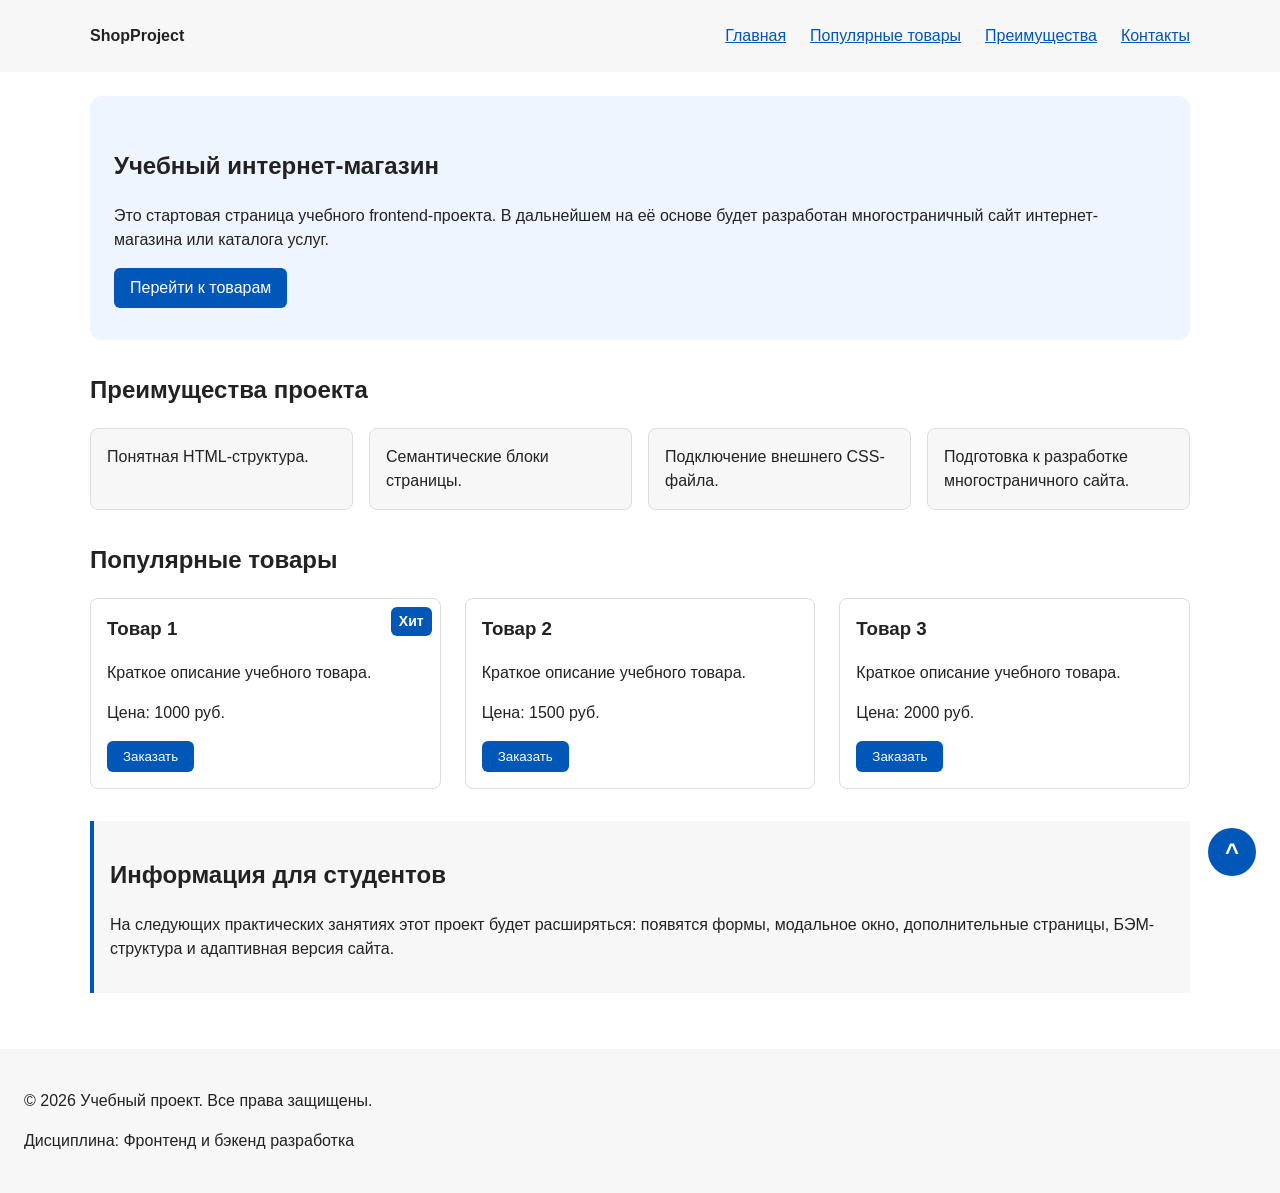
==== index.html @ bf6a1b28 "feat: add basic CSS positioning" ====
<!DOCTYPE html>
<html lang="ru">
<head>
  <meta charset="UTF-8">
  <meta name="viewport" content="width=device-width, initial-scale=1.0">
  <title>Учебный интернет-магазин</title>
  <link rel="stylesheet" href="css/style.css">
  <script src="js/main.js" defer></script>
</head>
<body>
<header>
  <div class="site-header">
    <a class="site-logo" href="index.html">ShopProject</a>

    <nav class="site-nav" aria-label="Основная навигация">
      <ul class="site-nav__list">
        <li><a href="index.html">Главная</a></li>
        <li><a href="#popular">Популярные товары</a></li>
        <li><a href="#advantages">Преимущества</a></li>
        <li><a href="#contacts">Контакты</a></li>
      </ul>
    </nav>
  </div>
</header>
<main>
  <section class="hero">
  <h1>Учебный интернет-магазин</h1>
  <p>
    Это стартовая страница учебного frontend-проекта.
    В дальнейшем на её основе будет разработан многостраничный сайт
    интернет-магазина или каталога услуг.
  </p>
  <a class="button" href="#popular">Перейти к товарам</a>
</section>
<section class="section" id="advantages">
  <h2>Преимущества проекта</h2>

  <ul class="advantages-list">
    <li>Понятная HTML-структура.</li>
    <li>Семантические блоки страницы.</li>
    <li>Подключение внешнего CSS-файла.</li>
    <li>Подготовка к разработке многостраничного сайта.</li>
  </ul>
</section>
<section class="section" id="popular">
  <h2>Популярные товары</h2>

  <div class="products-list">
    <article class="product-card">
      <span class="product-card__badge">Хит</span>

      <h3>Товар 1</h3>
      <p>Краткое описание учебного товара.</p>
      <p>Цена: 1000 руб.</p>

      <button class="button product-card__button"
              type="button"
              data-product="Товар 1">
        Заказать
      </button>
    </article>
 
    <article class="product-card">
      <h3>Товар 2</h3>
      <p>Краткое описание учебного товара.</p>
      <p>Цена: 1500 руб.</p>

      <button class="button product-card__button"
              type="button"
              data-product="Товар 2">
              Заказать
      </button>
    </article>

    <article class="product-card">
      <h3>Товар 3</h3>
      <p>Краткое описание учебного товара.</p>
      <p>Цена: 2000 руб.</p>

      <button class="button product-card__button"
              type="button"
              data-product="Товар 3">
              Заказать
      </button>
    </article>
  </div>

</section>
<p class="success-message" id="success-message" hidden>
  Форма успешно отправлена!
</p>
<aside class="aside-info">
  <h2>Информация для студентов</h2>
  <p>
    На следующих практических занятиях этот проект будет расширяться:
    появятся формы, модальное окно, дополнительные страницы,
    БЭМ-структура и адаптивная версия сайта.
  </p>
</aside>
</main>
<footer id="contacts">
  <p>&copy; 2026 Учебный проект. Все права защищены.</p>
  <p>Дисциплина: Фронтенд и бэкенд разработка</p>
</footer> 
<dialog class="order-dialog" id="order-dialog" aria-labelledby="order-dialog-title">
  <h2 id="order-dialog-title">Оформление заявки</h2>

  <form class="order-form" id="order-form" action="#" method="post" novalidate>
    <input id="selected-product" name="selected-product" type="hidden">

    <div class="form-field">
      <label for="order-name">Имя</label>
      <input
        id="order-name"
        name="name"
        type="text"
        placeholder="Введите ваше имя"
        minlength="2"
        autocomplete="given-name"
        required
      >
    </div>

    <div class="form-field">
      <label for="order-email">E-mail</label>
      <input
        id="order-email"
        name="email"
        type="email"
        placeholder="example@mail.ru"
        autocomplete="email"
        required
      >
    </div>

    <div class="form-field">
      <label for="order-phone">Телефон</label>
      <input
        id="order-phone"
        name="phone"
        type="tel"
        inputmode="tel"
        placeholder="+7 (900) 000-00-00"
        pattern="^\+7 \(\d{3}\) \d{3}-\d{2}-\d{2}$"
        required
      >
      <small>Формат: +7 (900) 000-00-00</small>
    </div>

    <div class="form-field">
      <label for="order-date">Дата связи</label>
      <input
        id="order-date"
        name="date"
        type="date"
      >
    </div>

    <div class="form-field">
      <label for="order-topic">Тема заявки</label>
      <select id="order-topic" name="topic" required>
        <option value="">Выберите тему</option>
        <option value="product">Заказ товара</option>
        <option value="consultation">Консультация</option>
        <option value="delivery">Доставка</option>
      </select>
    </div>

    <div class="form-field">
      <label for="order-comment">Комментарий</label>
      <textarea
        id="order-comment"
        name="comment"
        rows="4"
        placeholder="Укажите дополнительную информацию"
      ></textarea>
    </div>

    <div class="form-field form-field--checkbox">
      <label>
        <input
          id="order-agreement"
          name="agreement"
          type="checkbox"
          required
        >
        Я согласен на обработку данных
      </label>
    </div>

    <div class="form-actions">
      <button type="button" id="close-order-dialog">Закрыть</button>
      <button type="submit">Отправить заявку</button>
    </div>
  </form>
</dialog>

<a class="back-to-top" href="#" aria-label="Вернуться в начало страницы">
  ^
</a>

</body>
</html>
---- css/style.css ----
/* ===============================
   1. Переменные проекта
   =============================== */

:root {
  /* Основные цвета проекта */
  --color-bg: #ffffff;
  --color-text: #222222;
  --color-muted: #666666;
  --color-primary: #0057b8;
  --color-primary-dark: #003f86;
  --color-border: #dddddd;
  --color-surface: #f7f7f7;
  --color-surface-accent: #eef5ff;
  --color-danger: #b00020;
  --color-success: #168a2f;
  --color-success-bg: #eefaf0;
  --color-white: #ffffff;

  /* Отступы */
  --space-xs: 4px;
  --space-sm: 8px;
  --space-md: 16px;
  --space-lg: 24px;
  --space-xl: 32px;

  /* Скругления */
  --radius-sm: 6px;
  --radius-md: 8px;
  --radius-lg: 12px;

  /* Размеры */
  --container-width: 1100px;
}


/* ===============================
   2. Базовые стили
   =============================== */

* {
  box-sizing: border-box;
}

body {
  margin: 0;
  font-family: Arial, sans-serif;
  line-height: 1.5;
  color: var(--color-text);
  background-color: var(--color-bg);
}


/*
  Задаём внутренние отступы для основных областей страницы.
  Это делает содержимое визуально отделённым от краёв окна браузера.
*/
header,
main,
footer {
  padding: var(--space-lg);
}

/*
  Оформляем шапку страницы.
  Пока используется простой светло-серый фон.
*/
header {
  background-color: var(--color-surface);
}

/*
  Оформляем подвал страницы тем же фоном,
  чтобы визуально отделить его от основного содержимого.
*/
footer {
  background-color: var(--color-surface);
}


/*
  Ограничиваем ширину содержимого шапки,
  чтобы оно не растягивалось слишком сильно на широких экранах.
*/
.site-header {
  max-width: var(--container-width);
  margin: 0 auto;

  display: flex;
  justify-content: space-between;
  align-items: center;
}

.site-nav__list {
  display: flex;
  gap: var(--space-lg);

  padding: 0;
  margin: 0;
  list-style: none;
}

.site-nav__list li {
  margin-bottom: 0;
}

/*
  Оформляем текстовый логотип.
*/
.site-logo {
  font-weight: bold;
  text-decoration: none;
  color: #222222;
}

/* ===============================
   3. Общие элементы интерфейса
   =============================== */

a {
  color: var(--color-primary);
}

a:hover {
  color: var(--color-primary-dark);
}

a:focus-visible {
  outline: 2px solid var(--color-primary);
  outline-offset: 3px;
}

/*
  При наведении мыши подчёркиваем ссылку.
  Подробно состояния интерфейса будут рассмотрены в практической работе 1.7.
*/
.site-nav__list a:hover {
  text-decoration: underline;
}

/*
  Пока это обычная ссылка, но визуально она оформляется как кнопка.
*/
.button {
  display: inline-block;
  padding: var(--space-sm) var(--space-md);
  color: var(--color-white);
  background-color: var(--color-primary);
  text-decoration: none;
  border: none;
  border-radius: var(--radius-sm);
  cursor: pointer;
}

.button:hover {
  background-color: var(--color-primary-dark);
}

.button:focus-visible {
  outline: 2px solid var(--color-primary);
  outline-offset: 3px;
}

.button:disabled {
  opacity: 0.6;
  cursor: not-allowed;
}

/* ===============================
   4. Компоненты страницы
   =============================== */

.hero {
  max-width: var(--container-width);
  margin: 0 auto var(--space-xl);
  padding: var(--space-xl) var(--space-lg);
  background-color: var(--color-surface-accent);
  border-radius: var(--radius-lg);
}

.section {
  max-width: var(--container-width);
  margin: 0 auto var(--space-xl);
}

.section h2 {
  margin-top: 0;
}

.products-list {
  display: flex;
  flex-wrap: wrap;
  gap: var(--space-lg);
}

.product-card {
  flex: 1 1 300px;
  position: relative;

  margin-bottom: 0;
  padding: var(--space-md);

  border: 1px solid var(--color-border);
  border-radius: var(--radius-md);
  background-color: var(--color-bg);
}

.product-card__badge {
  position: absolute;
  top: var(--space-sm);
  right: var(--space-sm);

  padding: var(--space-xs) var(--space-sm);
  color: var(--color-white);
  background-color: var(--color-primary);
  border-radius: var(--radius-sm);

  font-size: 14px;
  font-weight: bold;
}

.product-card:hover {
  border-color: var(--color-primary);
}

.product-card h3 {
  margin-top: 0;
}

.advantages-list {
  display: flex;
  flex-wrap: wrap;
  gap: var(--space-md);

  padding: 0;
  margin: 0;
  list-style: none;
}

.advantages-list li {
  flex: 1 1 220px;
  padding: var(--space-md);

  border: 1px solid var(--color-border);
  border-radius: var(--radius-md);
  background-color: var(--color-surface);
}

.back-to-top {
  position: fixed;
  right: var(--space-lg);
  bottom: var(--space-lg);
  z-index: 100;

  display: flex;
  align-items: center;
  justify-content: center;

  width: 48px;
  height: 48px;

  color: var(--color-white);
  background-color: var(--color-primary);
  border-radius: 50%;

  font-size: 24px;
  font-weight: bold;
  text-decoration: none;
}

.back-to-top:hover {
  color: var(--color-white);
  background-color: var(--color-primary-dark);
}


/*
  Дополнительный информационный блок.
*/
.aside-info {
  max-width: var(--container-width);
  margin: 0 auto var(--space-xl);
  padding: var(--space-md);
  border-left: 4px solid var(--color-primary);
  background-color: var(--color-surface);
}

/* ===============================
   5. Форма и модальное окно
   =============================== */

.order-dialog {
  width: min(100% - 32px, 560px);
  padding: var(--space-lg);
  border: none;
  border-radius: var(--radius-lg);
}

.order-dialog::backdrop {
  background-color: rgba(0, 0, 0, 0.5);
}

.form-field {
  margin-bottom: var(--space-md);
}

.form-field label {
  display: block;
  margin-bottom: var(--space-xs);
}

.form-field input,
.form-field select,
.form-field textarea {
  width: 100%;
  padding: 10px 12px;
  border: 1px solid var(--color-border);
  border-radius: var(--radius-sm);
  font: inherit;
}

.form-field input[type="checkbox"] {
  width: auto;
}

.form-field small {
  display: block;
  margin-top: var(--space-xs);
  color: var(--color-muted);
}

.form-field input:hover,
.form-field select:hover,
.form-field textarea:hover {
  border-color: var(--color-primary);
}

.form-field input:focus-visible,
.form-field select:focus-visible,
.form-field textarea:focus-visible,
.form-actions button:focus-visible {
  outline: 2px solid var(--color-primary);
  outline-offset: 3px;
}

[aria-invalid="true"] {
  border-color: var(--color-danger);
}

.success-message {
  max-width: var(--container-width);
  margin: var(--space-lg) auto;
  padding: var(--space-md);
  border-left: 4px solid var(--color-success);
  background-color: var(--color-success-bg);
}
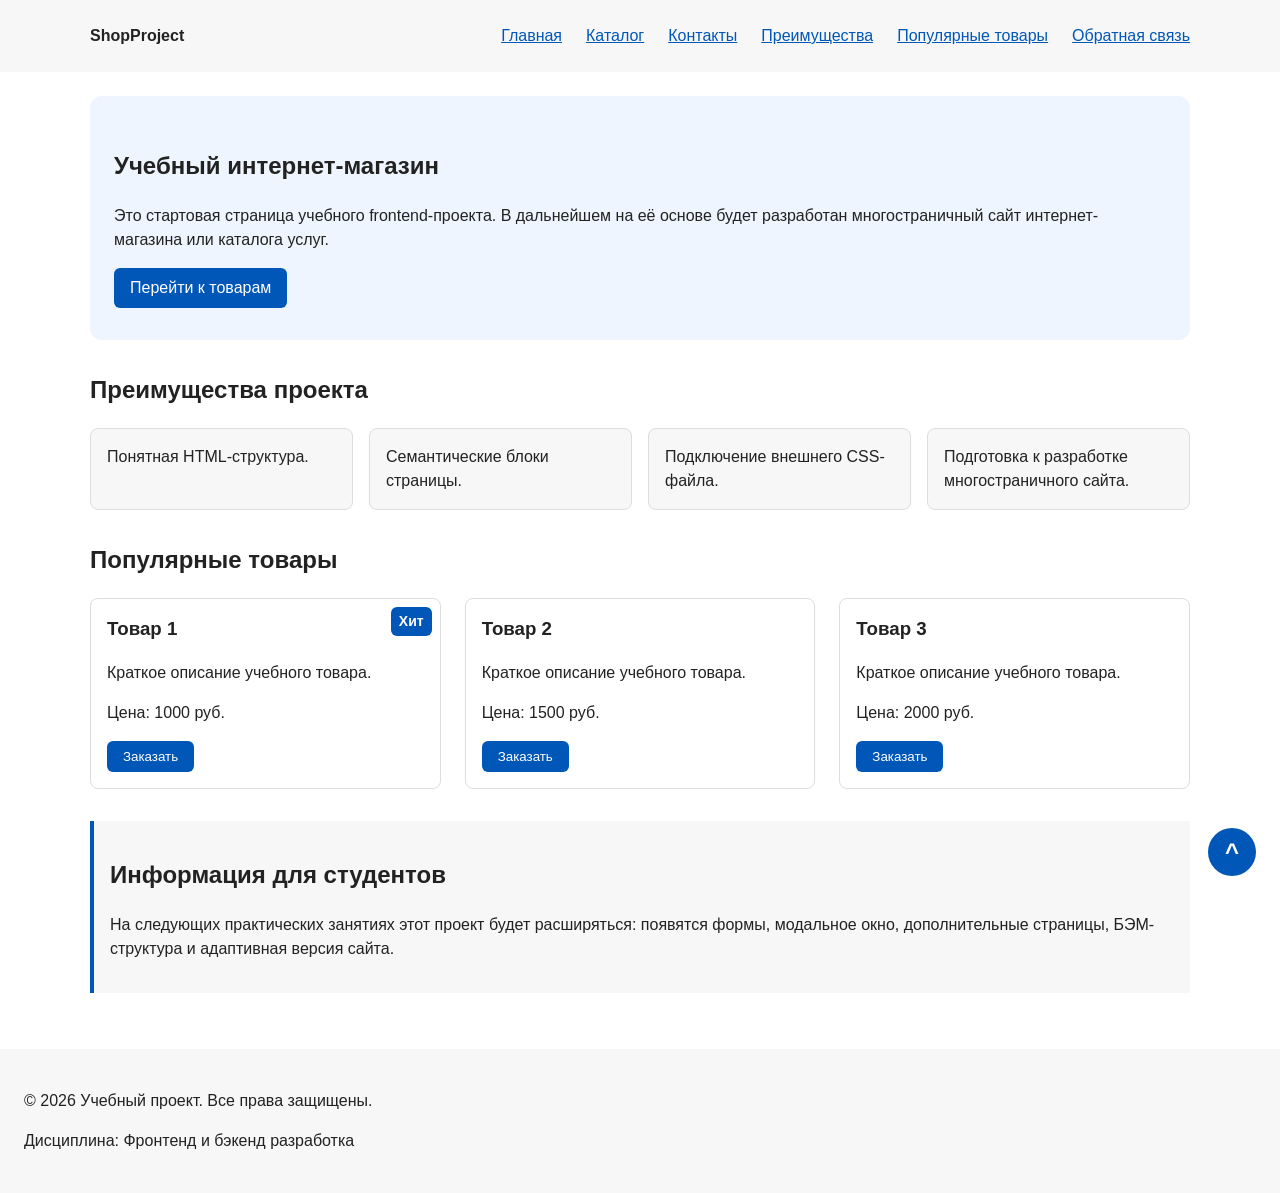
==== commit f9224fcd: "feat: add multi-page structure navigation and anchors" ====
--- a/index.html
+++ b/index.html
@@ -6,6 +6,11 @@
   <title>Учебный интернет-магазин</title>
   <link rel="stylesheet" href="css/style.css">
   <script src="js/main.js" defer></script>
+  <meta property="og:type" content="website">
+  <meta property="og:title" content="Учебный интернет-магазин">
+  <meta property="og:description" content="Учебный frontend-проект интернет-магазина.">
+  <meta property="og:image" content="https://ImBread300.github.io/kr1-html-css-shop/images/preview.jpg">
+
 </head>
 <body>
 <header>
@@ -15,11 +20,14 @@
     <nav class="site-nav" aria-label="Основная навигация">
       <ul class="site-nav__list">
         <li><a href="index.html">Главная</a></li>
-        <li><a href="#popular">Популярные товары</a></li>
-        <li><a href="#advantages">Преимущества</a></li>
-        <li><a href="#contacts">Контакты</a></li>
+        <li><a href="catalog.html">Каталог</a></li>
+        <li><a href="contacts.html">Контакты</a></li>
+        <li><a href="index.html#advantages">Преимущества</a></li>
+        <li><a href="index.html#popular">Популярные товары</a></li>
+        <li><a href="index.html#contacts">Обратная связь</a></li>
       </ul>
     </nav>
+
   </div>
 </header>
 <main>
--- a/css/style.css
+++ b/css/style.css
@@ -110,7 +110,16 @@
 .site-logo {
   font-weight: bold;
   text-decoration: none;
-  color: #222222;
+  color: var(--color-text);
+}
+
+html {
+  scroll-behavior: smooth;
+}
+
+:target {
+  outline: 2px dashed var(--color-primary);
+  outline-offset: 4px;
 }
 
 /* ===============================
@@ -166,6 +175,22 @@
   cursor: not-allowed;
 }
 
+.breadcrumbs {
+  max-width: var(--container-width);
+  margin: 0 auto var(--space-md);
+  font-size: 14px;
+  color: var(--color-muted);
+}
+
+.breadcrumbs a {
+  color: var(--color-primary);
+}
+
+.breadcrumbs span::before {
+  content: " / ";
+  color: var(--color-muted);
+}
+
 /* ===============================
    4. Компоненты страницы
    =============================== */
@@ -354,4 +379,3 @@
   border-left: 4px solid var(--color-success);
   background-color: var(--color-success-bg);
 }
-  
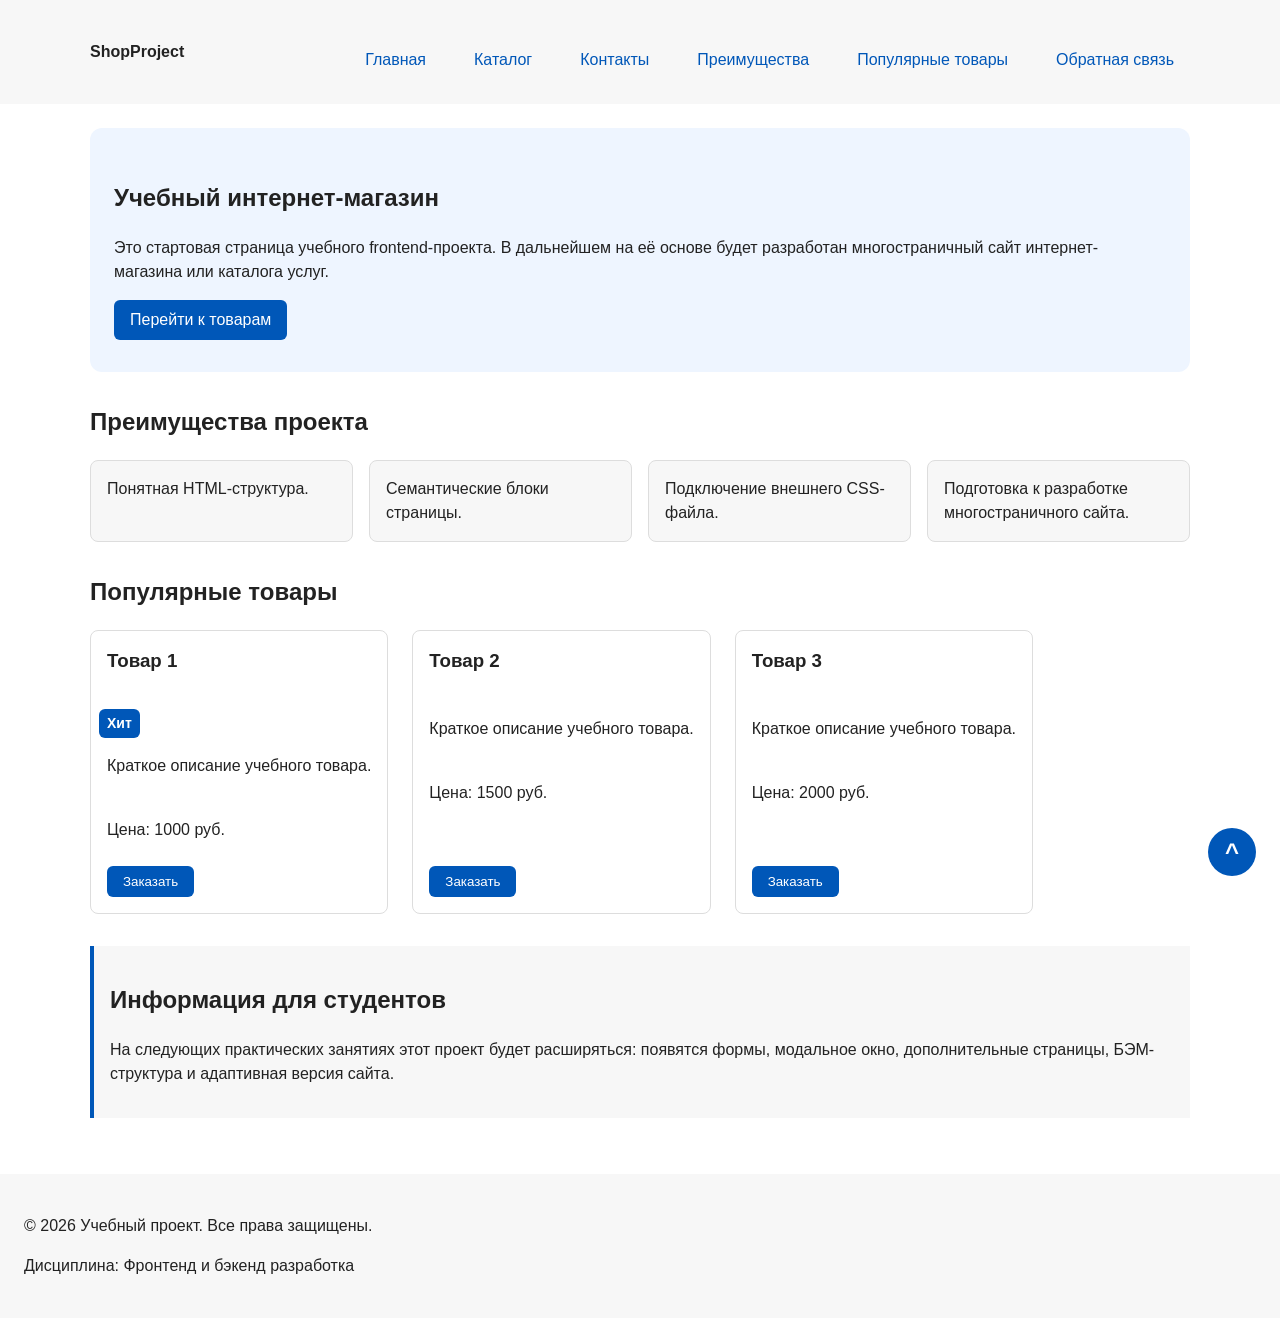
==== commit c270fc4c: "feat: add flex navigation and grid catalog layout" ====
--- a/index.html
+++ b/index.html
@@ -1,5 +1,6 @@
 <!DOCTYPE html>
 <html lang="ru">
+
 <head>
   <meta charset="UTF-8">
   <meta name="viewport" content="width=device-width, initial-scale=1.0">
@@ -12,200 +13,162 @@
   <meta property="og:image" content="https://ImBread300.github.io/kr1-html-css-shop/images/preview.jpg">
 
 </head>
+
 <body>
-<header>
-  <div class="site-header">
-    <a class="site-logo" href="index.html">ShopProject</a>
+  <header>
+    <div class="site-header">
+      <a class="site-logo" href="index.html">ShopProject</a>
 
-    <nav class="site-nav" aria-label="Основная навигация">
-      <ul class="site-nav__list">
-        <li><a href="index.html">Главная</a></li>
-        <li><a href="catalog.html">Каталог</a></li>
-        <li><a href="contacts.html">Контакты</a></li>
-        <li><a href="index.html#advantages">Преимущества</a></li>
-        <li><a href="index.html#popular">Популярные товары</a></li>
-        <li><a href="index.html#contacts">Обратная связь</a></li>
+      <nav class="site-nav" aria-label="Основная навигация">
+        <ul class="site-nav__list">
+          <li><a href="index.html">Главная</a></li>
+          <li><a href="catalog.html">Каталог</a></li>
+          <li><a href="contacts.html">Контакты</a></li>
+          <li><a href="index.html#advantages">Преимущества</a></li>
+          <li><a href="index.html#popular">Популярные товары</a></li>
+          <li><a href="index.html#contacts">Обратная связь</a></li>
+        </ul>
+      </nav>
+
+    </div>
+  </header>
+  <main>
+    <section class="hero">
+      <h1>Учебный интернет-магазин</h1>
+      <p>
+        Это стартовая страница учебного frontend-проекта.
+        В дальнейшем на её основе будет разработан многостраничный сайт
+        интернет-магазина или каталога услуг.
+      </p>
+      <a class="button" href="#popular">Перейти к товарам</a>
+    </section>
+    <section class="section" id="advantages">
+      <h2>Преимущества проекта</h2>
+
+      <ul class="advantages-list">
+        <li>Понятная HTML-структура.</li>
+        <li>Семантические блоки страницы.</li>
+        <li>Подключение внешнего CSS-файла.</li>
+        <li>Подготовка к разработке многостраничного сайта.</li>
       </ul>
-    </nav>
+    </section>
+    <section class="section" id="popular">
+      <h2>Популярные товары</h2>
 
-  </div>
-</header>
-<main>
-  <section class="hero">
-  <h1>Учебный интернет-магазин</h1>
-  <p>
-    Это стартовая страница учебного frontend-проекта.
-    В дальнейшем на её основе будет разработан многостраничный сайт
-    интернет-магазина или каталога услуг.
-  </p>
-  <a class="button" href="#popular">Перейти к товарам</a>
-</section>
-<section class="section" id="advantages">
-  <h2>Преимущества проекта</h2>
+      <div class="products-list">
+        <article class="product-card">
 
-  <ul class="advantages-list">
-    <li>Понятная HTML-структура.</li>
-    <li>Семантические блоки страницы.</li>
-    <li>Подключение внешнего CSS-файла.</li>
-    <li>Подготовка к разработке многостраничного сайта.</li>
-  </ul>
-</section>
-<section class="section" id="popular">
-  <h2>Популярные товары</h2>
+          <h3>Товар 1</h3>
+          <span class="product-card__badge">Хит</span>
 
-  <div class="products-list">
-    <article class="product-card">
-      <span class="product-card__badge">Хит</span>
+          <p>Краткое описание учебного товара.</p>
+          <p>Цена: 1000 руб.</p>
 
-      <h3>Товар 1</h3>
-      <p>Краткое описание учебного товара.</p>
-      <p>Цена: 1000 руб.</p>
+          <button class="button product-card__button" type="button" data-product="Товар 1">
+            Заказать
+          </button>
+        </article>
 
-      <button class="button product-card__button"
-              type="button"
-              data-product="Товар 1">
-        Заказать
-      </button>
-    </article>
- 
-    <article class="product-card">
-      <h3>Товар 2</h3>
-      <p>Краткое описание учебного товара.</p>
-      <p>Цена: 1500 руб.</p>
+        <article class="product-card">
+          <h3>Товар 2</h3>
+          <p>Краткое описание учебного товара.</p>
+          <p>Цена: 1500 руб.</p>
 
-      <button class="button product-card__button"
-              type="button"
-              data-product="Товар 2">
-              Заказать
-      </button>
-    </article>
+          <button class="button product-card__button" type="button" data-product="Товар 2">
+            Заказать
+          </button>
+        </article>
 
-    <article class="product-card">
-      <h3>Товар 3</h3>
-      <p>Краткое описание учебного товара.</p>
-      <p>Цена: 2000 руб.</p>
+        <article class="product-card">
+          <h3>Товар 3</h3>
+          <p>Краткое описание учебного товара.</p>
+          <p>Цена: 2000 руб.</p>
 
-      <button class="button product-card__button"
-              type="button"
-              data-product="Товар 3">
-              Заказать
-      </button>
-    </article>
-  </div>
+          <button class="button product-card__button" type="button" data-product="Товар 3">
+            Заказать
+          </button>
+        </article>
+      </div>
 
-</section>
-<p class="success-message" id="success-message" hidden>
-  Форма успешно отправлена!
-</p>
-<aside class="aside-info">
-  <h2>Информация для студентов</h2>
-  <p>
-    На следующих практических занятиях этот проект будет расширяться:
-    появятся формы, модальное окно, дополнительные страницы,
-    БЭМ-структура и адаптивная версия сайта.
-  </p>
-</aside>
-</main>
-<footer id="contacts">
-  <p>&copy; 2026 Учебный проект. Все права защищены.</p>
-  <p>Дисциплина: Фронтенд и бэкенд разработка</p>
-</footer> 
-<dialog class="order-dialog" id="order-dialog" aria-labelledby="order-dialog-title">
-  <h2 id="order-dialog-title">Оформление заявки</h2>
+    </section>
+    <p class="success-message" id="success-message" hidden>
+      Форма успешно отправлена!
+    </p>
+    <aside class="aside-info">
+      <h2>Информация для студентов</h2>
+      <p>
+        На следующих практических занятиях этот проект будет расширяться:
+        появятся формы, модальное окно, дополнительные страницы,
+        БЭМ-структура и адаптивная версия сайта.
+      </p>
+    </aside>
+  </main>
+  <footer id="contacts">
+    <p>&copy; 2026 Учебный проект. Все права защищены.</p>
+    <p>Дисциплина: Фронтенд и бэкенд разработка</p>
+  </footer>
+  <dialog class="order-dialog" id="order-dialog" aria-labelledby="order-dialog-title">
+    <h2 id="order-dialog-title">Оформление заявки</h2>
 
-  <form class="order-form" id="order-form" action="#" method="post" novalidate>
-    <input id="selected-product" name="selected-product" type="hidden">
+    <form class="order-form" id="order-form" action="#" method="post" novalidate>
+      <input id="selected-product" name="selected-product" type="hidden">
 
-    <div class="form-field">
-      <label for="order-name">Имя</label>
-      <input
-        id="order-name"
-        name="name"
-        type="text"
-        placeholder="Введите ваше имя"
-        minlength="2"
-        autocomplete="given-name"
-        required
-      >
-    </div>
+      <div class="form-field">
+        <label for="order-name">Имя</label>
+        <input id="order-name" name="name" type="text" placeholder="Введите ваше имя" minlength="2"
+          autocomplete="given-name" required>
+      </div>
 
-    <div class="form-field">
-      <label for="order-email">E-mail</label>
-      <input
-        id="order-email"
-        name="email"
-        type="email"
-        placeholder="example@mail.ru"
-        autocomplete="email"
-        required
-      >
-    </div>
+      <div class="form-field">
+        <label for="order-email">E-mail</label>
+        <input id="order-email" name="email" type="email" placeholder="example@mail.ru" autocomplete="email" required>
+      </div>
 
-    <div class="form-field">
-      <label for="order-phone">Телефон</label>
-      <input
-        id="order-phone"
-        name="phone"
-        type="tel"
-        inputmode="tel"
-        placeholder="+7 (900) 000-00-00"
-        pattern="^\+7 \(\d{3}\) \d{3}-\d{2}-\d{2}$"
-        required
-      >
-      <small>Формат: +7 (900) 000-00-00</small>
-    </div>
+      <div class="form-field">
+        <label for="order-phone">Телефон</label>
+        <input id="order-phone" name="phone" type="tel" inputmode="tel" placeholder="+7 (900) 000-00-00"
+          pattern="^\+7 \(\d{3}\) \d{3}-\d{2}-\d{2}$" required>
+        <small>Формат: +7 (900) 000-00-00</small>
+      </div>
 
-    <div class="form-field">
-      <label for="order-date">Дата связи</label>
-      <input
-        id="order-date"
-        name="date"
-        type="date"
-      >
-    </div>
+      <div class="form-field">
+        <label for="order-date">Дата связи</label>
+        <input id="order-date" name="date" type="date">
+      </div>
 
-    <div class="form-field">
-      <label for="order-topic">Тема заявки</label>
-      <select id="order-topic" name="topic" required>
-        <option value="">Выберите тему</option>
-        <option value="product">Заказ товара</option>
-        <option value="consultation">Консультация</option>
-        <option value="delivery">Доставка</option>
-      </select>
-    </div>
+      <div class="form-field">
+        <label for="order-topic">Тема заявки</label>
+        <select id="order-topic" name="topic" required>
+          <option value="">Выберите тему</option>
+          <option value="product">Заказ товара</option>
+          <option value="consultation">Консультация</option>
+          <option value="delivery">Доставка</option>
+        </select>
+      </div>
 
-    <div class="form-field">
-      <label for="order-comment">Комментарий</label>
-      <textarea
-        id="order-comment"
-        name="comment"
-        rows="4"
-        placeholder="Укажите дополнительную информацию"
-      ></textarea>
-    </div>
+      <div class="form-field">
+        <label for="order-comment">Комментарий</label>
+        <textarea id="order-comment" name="comment" rows="4" placeholder="Укажите дополнительную информацию"></textarea>
+      </div>
 
-    <div class="form-field form-field--checkbox">
-      <label>
-        <input
-          id="order-agreement"
-          name="agreement"
-          type="checkbox"
-          required
-        >
-        Я согласен на обработку данных
-      </label>
-    </div>
+      <div class="form-field form-field--checkbox">
+        <label>
+          <input id="order-agreement" name="agreement" type="checkbox" required>
+          Я согласен на обработку данных
+        </label>
+      </div>
 
-    <div class="form-actions">
-      <button type="button" id="close-order-dialog">Закрыть</button>
-      <button type="submit">Отправить заявку</button>
-    </div>
-  </form>
-</dialog>
+      <div class="form-actions">
+        <button type="button" id="close-order-dialog">Закрыть</button>
+        <button type="submit">Отправить заявку</button>
+      </div>
+    </form>
+  </dialog>
 
-<a class="back-to-top" href="#" aria-label="Вернуться в начало страницы">
-  ^
-</a>
+  <a class="back-to-top" href="#" aria-label="Вернуться в начало страницы">
+    ^
+  </a>
 
 </body>
-</html>
+
+</html>
--- a/css/style.css
+++ b/css/style.css
@@ -93,15 +93,13 @@
 
 .site-nav__list {
   display: flex;
-  gap: var(--space-lg);
-
+  flex-wrap: wrap;
+  justify-content: center;
+  align-items: center;
+  gap: var(--space-md);
   padding: 0;
-  margin: 0;
+  margin: var(--space-md) 0 0;
   list-style: none;
-}
-
-.site-nav__list li {
-  margin-bottom: 0;
 }
 
 /*
@@ -143,8 +141,17 @@
   При наведении мыши подчёркиваем ссылку.
   Подробно состояния интерфейса будут рассмотрены в практической работе 1.7.
 */
+.site-nav__list a {
+  display: inline-block;
+  padding: var(--space-sm) var(--space-md);
+  color: var(--color-primary);
+  text-decoration: none;
+  border-radius: var(--radius-sm);
+}
+
 .site-nav__list a:hover {
-  text-decoration: underline;
+  color: var(--color-white);
+  background-color: var(--color-primary);
 }
 
 /*
@@ -219,19 +226,31 @@
 }
 
 .product-card {
-  flex: 1 1 300px;
-  position: relative;
-
+  display: flex;
+  flex-direction: column;
+  gap: var(--space-sm);
   margin-bottom: 0;
   padding: var(--space-md);
-
   border: 1px solid var(--color-border);
   border-radius: var(--radius-md);
   background-color: var(--color-bg);
 }
 
+.product-card .button {
+  margin-top: auto;
+  align-self: flex-start;
+}
+
+.products-grid {
+  display: grid;
+  grid-template-columns: repeat(3, 1fr);
+  gap: var(--space-lg);
+}
+
 .product-card__badge {
-  position: absolute;
+  display: block;
+  position: relative;
+  max-width: fit-content;
   top: var(--space-sm);
   right: var(--space-sm);
 
@@ -296,6 +315,56 @@
 .back-to-top:hover {
   color: var(--color-white);
   background-color: var(--color-primary-dark);
+}
+
+.catalog-layout {
+  max-width: var(--container-width);
+  margin: 0 auto var(--space-xl);
+  display: grid;
+  grid-template-columns: 260px 1fr;
+  grid-template-areas: "filters products";
+  gap: var(--space-lg);
+}
+
+.catalog-filters {
+  grid-area: filters;
+  padding: var(--space-md);
+  border: 1px solid var(--color-border);
+  border-radius: var(--radius-md);
+  background-color: var(--color-surface);
+}
+
+.catalog-products {
+  grid-area: products;
+}
+
+.filters-form {
+  display: grid;
+  gap: var(--space-md);
+}
+
+.filters-form fieldset {
+  margin: 0;
+  padding: var(--space-md);
+  border: 1px solid var(--color-border);
+  border-radius: var(--radius-sm);
+}
+
+.filters-form legend {
+  font-weight: 700;
+}
+
+.filters-form label {
+  display: block;
+  margin-bottom: var(--space-sm);
+}
+
+.filters-form input[type="number"] {
+  width: 100%;
+  padding: 8px 10px;
+  border: 1px solid var(--color-border);
+  border-radius: var(--radius-sm);
+  font: inherit;
 }
 
 
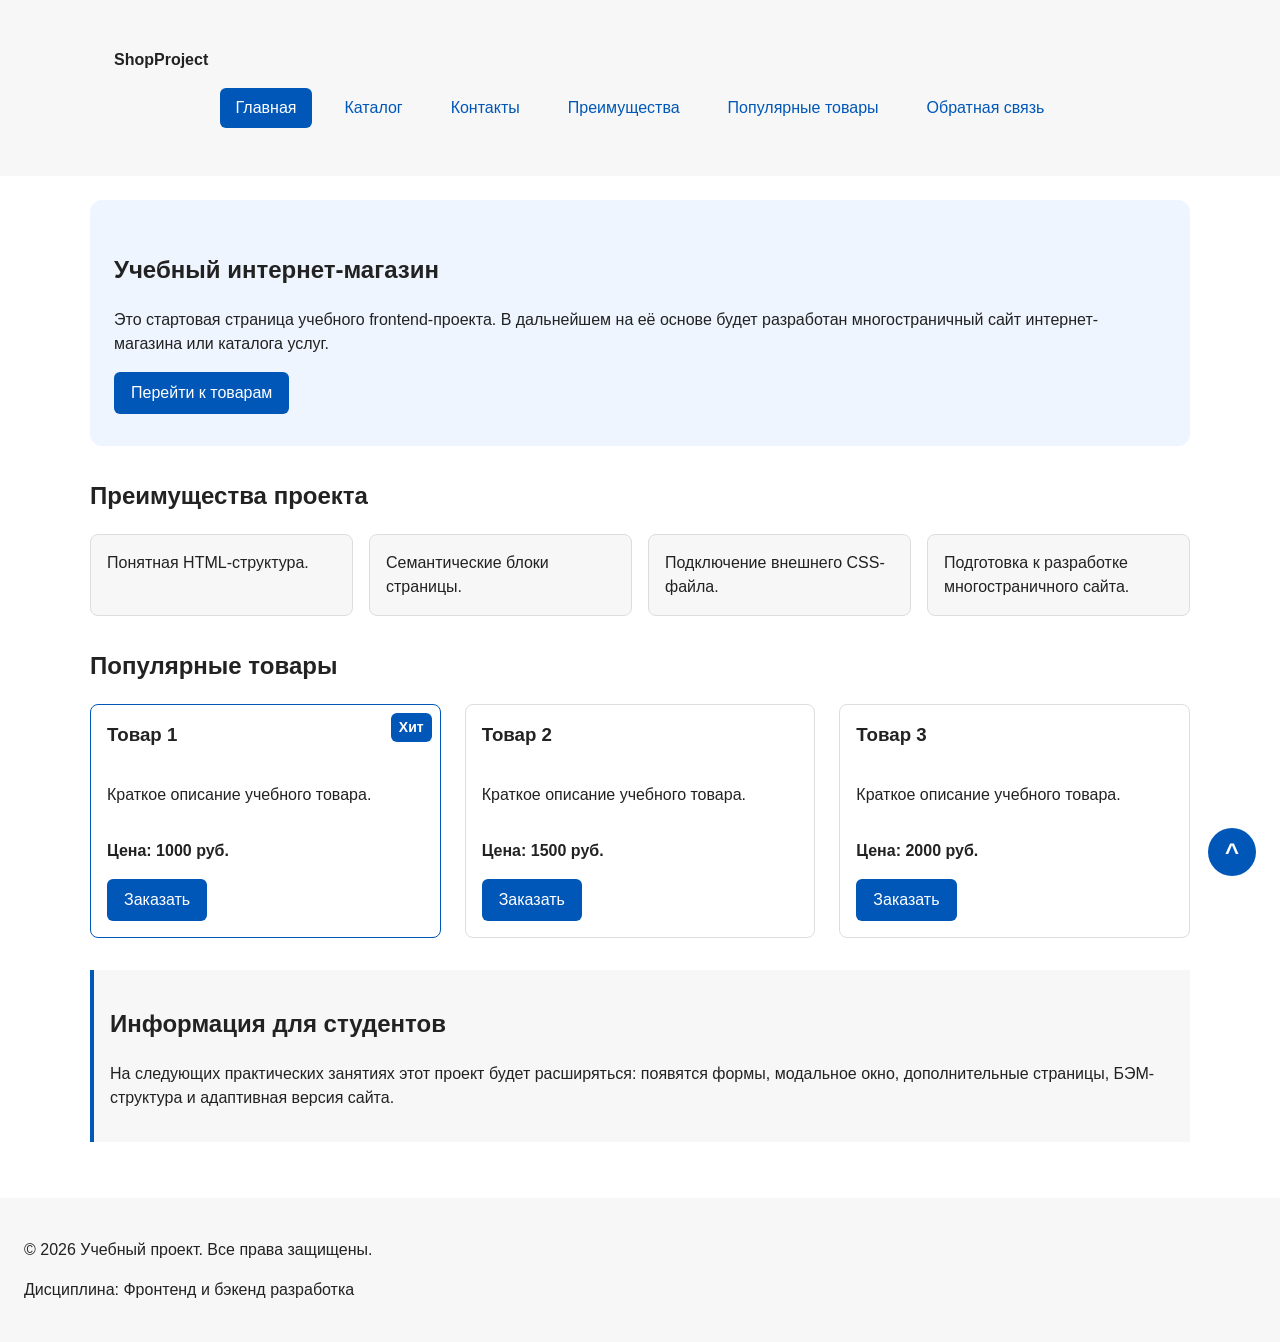
==== commit 8b2cd6c8: "refactor: apply BEM naming to CSS classes" ====
--- a/index.html
+++ b/index.html
@@ -15,24 +15,40 @@
 </head>
 
 <body>
-  <header>
-    <div class="site-header">
-      <a class="site-logo" href="index.html">ShopProject</a>
+  <header class="site-header">
+    <div class="site-header__inner">
+      <a class="site-header__logo" href="index.html">ShopProject</a>
 
       <nav class="site-nav" aria-label="Основная навигация">
         <ul class="site-nav__list">
-          <li><a href="index.html">Главная</a></li>
-          <li><a href="catalog.html">Каталог</a></li>
-          <li><a href="contacts.html">Контакты</a></li>
-          <li><a href="index.html#advantages">Преимущества</a></li>
-          <li><a href="index.html#popular">Популярные товары</a></li>
-          <li><a href="index.html#contacts">Обратная связь</a></li>
+          <li class="site-nav__item">
+            <a class="site-nav__link site-nav__link--active" href="index.html" aria-current="page">
+              Главная
+            </a>
+          </li>
+          <li class="site-nav__item">
+            <a class="site-nav__link" href="catalog.html">Каталог</a>
+          </li>
+          <li class="site-nav__item">
+            <a class="site-nav__link" href="contacts.html">Контакты</a>
+          </li>
+          <li class="site-nav__item">
+            <a class="site-nav__link" href="index.html#advantages">Преимущества</a>
+          </li>
+          <li class="site-nav__item">
+            <a class="site-nav__link" href="index.html#popular">
+              Популярные товары
+            </a>
+          </li>
+          <li class="site-nav__item">
+            <a class="site-nav__link" href="#order-dialog">Обратная связь</a>
+          </li>
         </ul>
       </nav>
+    </div>
+</header>
 
-    </div>
-  </header>
-  <main>
+  <main class="site-main">
     <section class="hero">
       <h1>Учебный интернет-магазин</h1>
       <p>
@@ -40,62 +56,61 @@
         В дальнейшем на её основе будет разработан многостраничный сайт
         интернет-магазина или каталога услуг.
       </p>
-      <a class="button" href="#popular">Перейти к товарам</a>
+      <a class="button button--primary" href="#popular">Перейти к товарам</a>
     </section>
     <section class="section" id="advantages">
-      <h2>Преимущества проекта</h2>
+      <h2 class="section__title">Преимущества проекта</h2>
 
       <ul class="advantages-list">
-        <li>Понятная HTML-структура.</li>
-        <li>Семантические блоки страницы.</li>
-        <li>Подключение внешнего CSS-файла.</li>
-        <li>Подготовка к разработке многостраничного сайта.</li>
+        <li class="advantages-list__item">Понятная HTML-структура.</li>
+        <li class="advantages-list__item">Семантические блоки страницы.</li>
+        <li class="advantages-list__item">Подключение внешнего CSS-файла.</li>
+        <li class="advantages-list__item">Подготовка к разработке многостраничного сайта.</li>
       </ul>
     </section>
     <section class="section" id="popular">
-      <h2>Популярные товары</h2>
+      <h2 class="section__title">Популярные товары</h2>
 
-      <div class="products-list">
-        <article class="product-card">
-
-          <h3>Товар 1</h3>
+      <div class="products-grid">
+        <article class="product-card product-card--featured">
+          <h3 class="product-card__title">Товар 1</h3>
           <span class="product-card__badge">Хит</span>
 
-          <p>Краткое описание учебного товара.</p>
-          <p>Цена: 1000 руб.</p>
+          <p class="product-card__description">Краткое описание учебного товара.</p>
+          <p class="product-card__price">Цена: 1000 руб.</p>
 
-          <button class="button product-card__button" type="button" data-product="Товар 1">
+          <button class="button button--primary product-card__button" type="button" data-product="Товар 1">
             Заказать
           </button>
         </article>
 
         <article class="product-card">
-          <h3>Товар 2</h3>
-          <p>Краткое описание учебного товара.</p>
-          <p>Цена: 1500 руб.</p>
+          <h3 class="product-card__title">Товар 2</h3>
+          <p class="product-card__description">Краткое описание учебного товара.</p>
+          <p class="product-card__price">Цена: 1500 руб.</p>
 
-          <button class="button product-card__button" type="button" data-product="Товар 2">
+          <button class="button button--primary product-card__button" type="button" data-product="Товар 2">
             Заказать
           </button>
         </article>
 
         <article class="product-card">
-          <h3>Товар 3</h3>
-          <p>Краткое описание учебного товара.</p>
-          <p>Цена: 2000 руб.</p>
+          <h3 class="product-card__title">Товар 3</h3>
+          <p class="product-card__description">Краткое описание учебного товара.</p>
+          <p class="product-card__price">Цена: 2000 руб.</p>
 
-          <button class="button product-card__button" type="button" data-product="Товар 3">
+          <button class="button button--primary product-card__button" type="button" data-product="Товар 3">
             Заказать
           </button>
         </article>
       </div>
 
     </section>
-    <p class="success-message" id="success-message" hidden>
+    <p class="success-message" id="success-message" role="status" hidden>
       Форма успешно отправлена!
     </p>
     <aside class="aside-info">
-      <h2>Информация для студентов</h2>
+      <h2 class="aside-info__title">Информация для студентов</h2>
       <p>
         На следующих практических занятиях этот проект будет расширяться:
         появятся формы, модальное окно, дополнительные страницы,
@@ -103,7 +118,7 @@
       </p>
     </aside>
   </main>
-  <footer id="contacts">
+  <footer class="site-footer" id="contacts">
     <p>&copy; 2026 Учебный проект. Все права защищены.</p>
     <p>Дисциплина: Фронтенд и бэкенд разработка</p>
   </footer>
@@ -113,32 +128,32 @@
     <form class="order-form" id="order-form" action="#" method="post" novalidate>
       <input id="selected-product" name="selected-product" type="hidden">
 
-      <div class="form-field">
-        <label for="order-name">Имя</label>
-        <input id="order-name" name="name" type="text" placeholder="Введите ваше имя" minlength="2"
+      <div class="order-form__field">
+        <label class="order-form__label" for="order-name">Имя</label>
+        <input class="order-form__input" id="order-name" name="name" type="text" placeholder="Введите ваше имя" minlength="2"
           autocomplete="given-name" required>
       </div>
 
-      <div class="form-field">
-        <label for="order-email">E-mail</label>
-        <input id="order-email" name="email" type="email" placeholder="example@mail.ru" autocomplete="email" required>
+      <div class="order-form__field">
+        <label class="order-form__label" for="order-email">E-mail</label>
+        <input class="order-form__input" id="order-email" name="email" type="email" placeholder="example@mail.ru" autocomplete="email" required>
       </div>
 
-      <div class="form-field">
-        <label for="order-phone">Телефон</label>
-        <input id="order-phone" name="phone" type="tel" inputmode="tel" placeholder="+7 (900) 000-00-00"
+      <div class="order-form__field">
+        <label class="order-form__label" for="order-phone">Телефон</label>
+        <input class="order-form__input" id="order-phone" name="phone" type="tel" inputmode="tel" placeholder="+7 (900) 000-00-00"
           pattern="^\+7 \(\d{3}\) \d{3}-\d{2}-\d{2}$" required>
-        <small>Формат: +7 (900) 000-00-00</small>
+        <small class="order-form__hint">Формат: +7 (900) 000-00-00</small>
       </div>
 
-      <div class="form-field">
-        <label for="order-date">Дата связи</label>
-        <input id="order-date" name="date" type="date">
+      <div class="order-form__field">
+        <label class="order-form__label" for="order-date">Дата связи</label>
+        <input class="order-form__input" id="order-date" name="date" type="date">
       </div>
 
-      <div class="form-field">
-        <label for="order-topic">Тема заявки</label>
-        <select id="order-topic" name="topic" required>
+      <div class="order-form__field">
+        <label class="order-form__label" for="order-topic">Тема заявки</label>
+        <select class="order-form__select" id="order-topic" name="topic" required>
           <option value="">Выберите тему</option>
           <option value="product">Заказ товара</option>
           <option value="consultation">Консультация</option>
@@ -146,21 +161,21 @@
         </select>
       </div>
 
-      <div class="form-field">
-        <label for="order-comment">Комментарий</label>
-        <textarea id="order-comment" name="comment" rows="4" placeholder="Укажите дополнительную информацию"></textarea>
+      <div class="order-form__field">
+        <label class="order-form__label" for="order-comment">Комментарий</label>
+        <textarea class="order-form__textarea" id="order-comment" name="comment" rows="4" placeholder="Укажите дополнительную информацию"></textarea>
       </div>
 
-      <div class="form-field form-field--checkbox">
-        <label>
-          <input id="order-agreement" name="agreement" type="checkbox" required>
+      <div class="order-form__field order-form__field--checkbox">
+        <label class="order-form__label">
+          <input class="order-form__checkbox" id="order-agreement" name="agreement" type="checkbox" required>
           Я согласен на обработку данных
         </label>
       </div>
 
-      <div class="form-actions">
-        <button type="button" id="close-order-dialog">Закрыть</button>
-        <button type="submit">Отправить заявку</button>
+      <div class="order-form__actions">
+        <button class="button button--secondary" type="button" id="close-order-dialog">Закрыть</button>
+        <button class="button button--primary" type="submit">Отправить заявку</button>
       </div>
     </form>
   </dialog>
@@ -171,4 +186,4 @@
 
 </body>
 
-</html>+</html>
--- a/css/style.css
+++ b/css/style.css
@@ -51,44 +51,32 @@
 }
 
 
-/*
-  Задаём внутренние отступы для основных областей страницы.
-  Это делает содержимое визуально отделённым от краёв окна браузера.
-*/
-header,
-main,
-footer {
+.site-header,
+.site-main,
+.site-footer {
   padding: var(--space-lg);
 }
 
-/*
-  Оформляем шапку страницы.
-  Пока используется простой светло-серый фон.
-*/
-header {
+
+.site-footer {
   background-color: var(--color-surface);
 }
 
-/*
-  Оформляем подвал страницы тем же фоном,
-  чтобы визуально отделить его от основного содержимого.
-*/
-footer {
+
+.site-header {
   background-color: var(--color-surface);
 }
 
-
-/*
-  Ограничиваем ширину содержимого шапки,
-  чтобы оно не растягивалось слишком сильно на широких экранах.
-*/
-.site-header {
+.site-header__inner {
   max-width: var(--container-width);
   margin: 0 auto;
-
-  display: flex;
-  justify-content: space-between;
-  align-items: center;
+  padding: var(--space-lg);
+}
+
+.site-header__logo {
+  font-weight: 700;
+  color: var(--color-text);
+  text-decoration: none;
 }
 
 .site-nav__list {
@@ -102,46 +90,7 @@
   list-style: none;
 }
 
-/*
-  Оформляем текстовый логотип.
-*/
-.site-logo {
-  font-weight: bold;
-  text-decoration: none;
-  color: var(--color-text);
-}
-
-html {
-  scroll-behavior: smooth;
-}
-
-:target {
-  outline: 2px dashed var(--color-primary);
-  outline-offset: 4px;
-}
-
-/* ===============================
-   3. Общие элементы интерфейса
-   =============================== */
-
-a {
-  color: var(--color-primary);
-}
-
-a:hover {
-  color: var(--color-primary-dark);
-}
-
-a:focus-visible {
-  outline: 2px solid var(--color-primary);
-  outline-offset: 3px;
-}
-
-/*
-  При наведении мыши подчёркиваем ссылку.
-  Подробно состояния интерфейса будут рассмотрены в практической работе 1.7.
-*/
-.site-nav__list a {
+.site-nav__link {
   display: inline-block;
   padding: var(--space-sm) var(--space-md);
   color: var(--color-primary);
@@ -149,26 +98,67 @@
   border-radius: var(--radius-sm);
 }
 
-.site-nav__list a:hover {
-  color: var(--color-white);
-  background-color: var(--color-primary);
-}
-
-/*
-  Пока это обычная ссылка, но визуально она оформляется как кнопка.
-*/
+.site-nav__link:hover {
+  text-decoration: underline;
+  color: var(--color-white);
+  background-color: var(--color-primary);
+}
+
+.site-nav__link:focus-visible {
+  outline: 2px solid var(--color-primary);
+  outline-offset: 3px;
+}
+
+.site-nav__link--active {
+  color: var(--color-white);
+  background-color: var(--color-primary);
+}
+
+
+html {
+  scroll-behavior: smooth;
+}
+
+:target {
+  outline: 2px dashed var(--color-primary);
+  outline-offset: 4px;
+}
+
+/* ===============================
+   3. Общие элементы интерфейса
+   =============================== */
+
+a {
+  color: var(--color-primary);
+}
+
+a:hover {
+  color: var(--color-primary-dark);
+}
+
+a:focus-visible {
+  outline: 2px solid var(--color-primary);
+  outline-offset: 3px;
+}
+
+
 .button {
   display: inline-block;
   padding: var(--space-sm) var(--space-md);
-  color: var(--color-white);
-  background-color: var(--color-primary);
+  font: inherit;
   text-decoration: none;
-  border: none;
+  border: 1px solid transparent;
   border-radius: var(--radius-sm);
   cursor: pointer;
 }
 
-.button:hover {
+.button--primary {
+  color: var(--color-white);
+  background-color: var(--color-primary);
+}
+
+.button--primary:hover {
+  color: var(--color-white);
   background-color: var(--color-primary-dark);
 }
 
@@ -182,6 +172,17 @@
   cursor: not-allowed;
 }
 
+.button--secondary {
+  color: var(--color-primary);
+  background-color: transparent;
+  border-color: var(--color-primary);
+}
+
+.button--secondary:hover {
+  color: var(--color-white);
+  background-color: var(--color-primary);
+}
+
 .breadcrumbs {
   max-width: var(--container-width);
   margin: 0 auto var(--space-md);
@@ -189,11 +190,11 @@
   color: var(--color-muted);
 }
 
-.breadcrumbs a {
+.breadcrumbs__link {
   color: var(--color-primary);
 }
 
-.breadcrumbs span::before {
+.breadcrumbs__current::before {
   content: " / ";
   color: var(--color-muted);
 }
@@ -215,42 +216,32 @@
   margin: 0 auto var(--space-xl);
 }
 
-.section h2 {
+.section__title {
   margin-top: 0;
 }
 
-.products-list {
-  display: flex;
-  flex-wrap: wrap;
+.products-grid {
+  display: grid;
+  grid-template-columns: repeat(auto-fit, minmax(min(100%, 240px), 1fr));
   gap: var(--space-lg);
 }
 
 .product-card {
   display: flex;
   flex-direction: column;
-  gap: var(--space-sm);
+  min-width: 0;
+  position: relative;
+
   margin-bottom: 0;
   padding: var(--space-md);
+
   border: 1px solid var(--color-border);
   border-radius: var(--radius-md);
   background-color: var(--color-bg);
 }
 
-.product-card .button {
-  margin-top: auto;
-  align-self: flex-start;
-}
-
-.products-grid {
-  display: grid;
-  grid-template-columns: repeat(3, 1fr);
-  gap: var(--space-lg);
-}
-
 .product-card__badge {
-  display: block;
-  position: relative;
-  max-width: fit-content;
+  position: absolute;
   top: var(--space-sm);
   right: var(--space-sm);
 
@@ -267,8 +258,77 @@
   border-color: var(--color-primary);
 }
 
-.product-card h3 {
+.product-card__title {
   margin-top: 0;
+}
+
+.product-card--featured {
+  border-color: var(--color-primary);
+}
+
+.product-card__price {
+  font-weight: 700;
+}
+
+.product-card__button {
+  align-self: flex-start;
+  margin-top: auto;
+}
+
+.catalog-layout {
+  display: grid;
+  grid-template-columns: minmax(0, 240px) minmax(0, 1fr);
+  gap: var(--space-lg);
+  max-width: var(--container-width);
+  margin: 0 auto var(--space-xl);
+}
+
+.catalog-filters {
+  align-self: start;
+  padding: var(--space-md);
+  background-color: var(--color-surface);
+  border: 1px solid var(--color-border);
+  border-radius: var(--radius-md);
+}
+
+.catalog-products {
+  min-width: 0;
+}
+
+.catalog-filters__title,
+.catalog-products__title {
+  margin-top: 0;
+}
+
+.catalog-filters__group {
+  min-width: 0;
+  margin: 0 0 var(--space-md);
+  padding: var(--space-sm);
+  border: 1px solid var(--color-border);
+}
+
+.catalog-filters__label {
+  display: block;
+  margin-bottom: var(--space-xs);
+}
+
+.catalog-filters__input {
+  width: 100%;
+  margin-bottom: var(--space-sm);
+  padding: var(--space-sm);
+  font: inherit;
+  border: 1px solid var(--color-border);
+  border-radius: var(--radius-sm);
+}
+
+.catalog-filters__input:hover {
+  border-color: var(--color-primary);
+}
+
+.catalog-filters__input:focus-visible,
+.catalog-filters__checkbox:focus-visible {
+  outline: 2px solid var(--color-primary);
+  outline-offset: 3px;
 }
 
 .advantages-list {
@@ -281,7 +341,7 @@
   list-style: none;
 }
 
-.advantages-list li {
+.advantages-list__item {
   flex: 1 1 220px;
   padding: var(--space-md);
 
@@ -317,60 +377,7 @@
   background-color: var(--color-primary-dark);
 }
 
-.catalog-layout {
-  max-width: var(--container-width);
-  margin: 0 auto var(--space-xl);
-  display: grid;
-  grid-template-columns: 260px 1fr;
-  grid-template-areas: "filters products";
-  gap: var(--space-lg);
-}
-
-.catalog-filters {
-  grid-area: filters;
-  padding: var(--space-md);
-  border: 1px solid var(--color-border);
-  border-radius: var(--radius-md);
-  background-color: var(--color-surface);
-}
-
-.catalog-products {
-  grid-area: products;
-}
-
-.filters-form {
-  display: grid;
-  gap: var(--space-md);
-}
-
-.filters-form fieldset {
-  margin: 0;
-  padding: var(--space-md);
-  border: 1px solid var(--color-border);
-  border-radius: var(--radius-sm);
-}
-
-.filters-form legend {
-  font-weight: 700;
-}
-
-.filters-form label {
-  display: block;
-  margin-bottom: var(--space-sm);
-}
-
-.filters-form input[type="number"] {
-  width: 100%;
-  padding: 8px 10px;
-  border: 1px solid var(--color-border);
-  border-radius: var(--radius-sm);
-  font: inherit;
-}
-
-
-/*
-  Дополнительный информационный блок.
-*/
+
 .aside-info {
   max-width: var(--container-width);
   margin: 0 auto var(--space-xl);
@@ -394,18 +401,29 @@
   background-color: rgba(0, 0, 0, 0.5);
 }
 
-.form-field {
+.order-dialog__title {
+  margin-top: 0;
+}
+
+.order-form__actions {
+  display: flex;
+  flex-wrap: wrap;
+  gap: var(--space-md);
+  margin-top: var(--space-lg);
+}
+
+.order-form__field {
   margin-bottom: var(--space-md);
 }
 
-.form-field label {
+.order-form__label {
   display: block;
   margin-bottom: var(--space-xs);
 }
 
-.form-field input,
-.form-field select,
-.form-field textarea {
+.order-form__input,
+.order-form__select,
+.order-form__textarea {
   width: 100%;
   padding: 10px 12px;
   border: 1px solid var(--color-border);
@@ -413,31 +431,34 @@
   font: inherit;
 }
 
-.form-field input[type="checkbox"] {
+.order-form__checkbox {
   width: auto;
 }
 
-.form-field small {
+.order-form__hint {
   display: block;
   margin-top: var(--space-xs);
   color: var(--color-muted);
 }
 
-.form-field input:hover,
-.form-field select:hover,
-.form-field textarea:hover {
+.order-form__input:hover,
+.order-form__select:hover,
+.order-form__textarea:hover {
   border-color: var(--color-primary);
 }
 
-.form-field input:focus-visible,
-.form-field select:focus-visible,
-.form-field textarea:focus-visible,
-.form-actions button:focus-visible {
+.order-form__input:focus-visible,
+.order-form__select:focus-visible,
+.order-form__textarea:focus-visible,
+.order-form__checkbox:focus-visible {
   outline: 2px solid var(--color-primary);
   outline-offset: 3px;
 }
 
-[aria-invalid="true"] {
+.order-form__input[aria-invalid="true"],
+.order-form__select[aria-invalid="true"],
+.order-form__textarea[aria-invalid="true"],
+.order-form__checkbox[aria-invalid="true"] {
   border-color: var(--color-danger);
 }
 
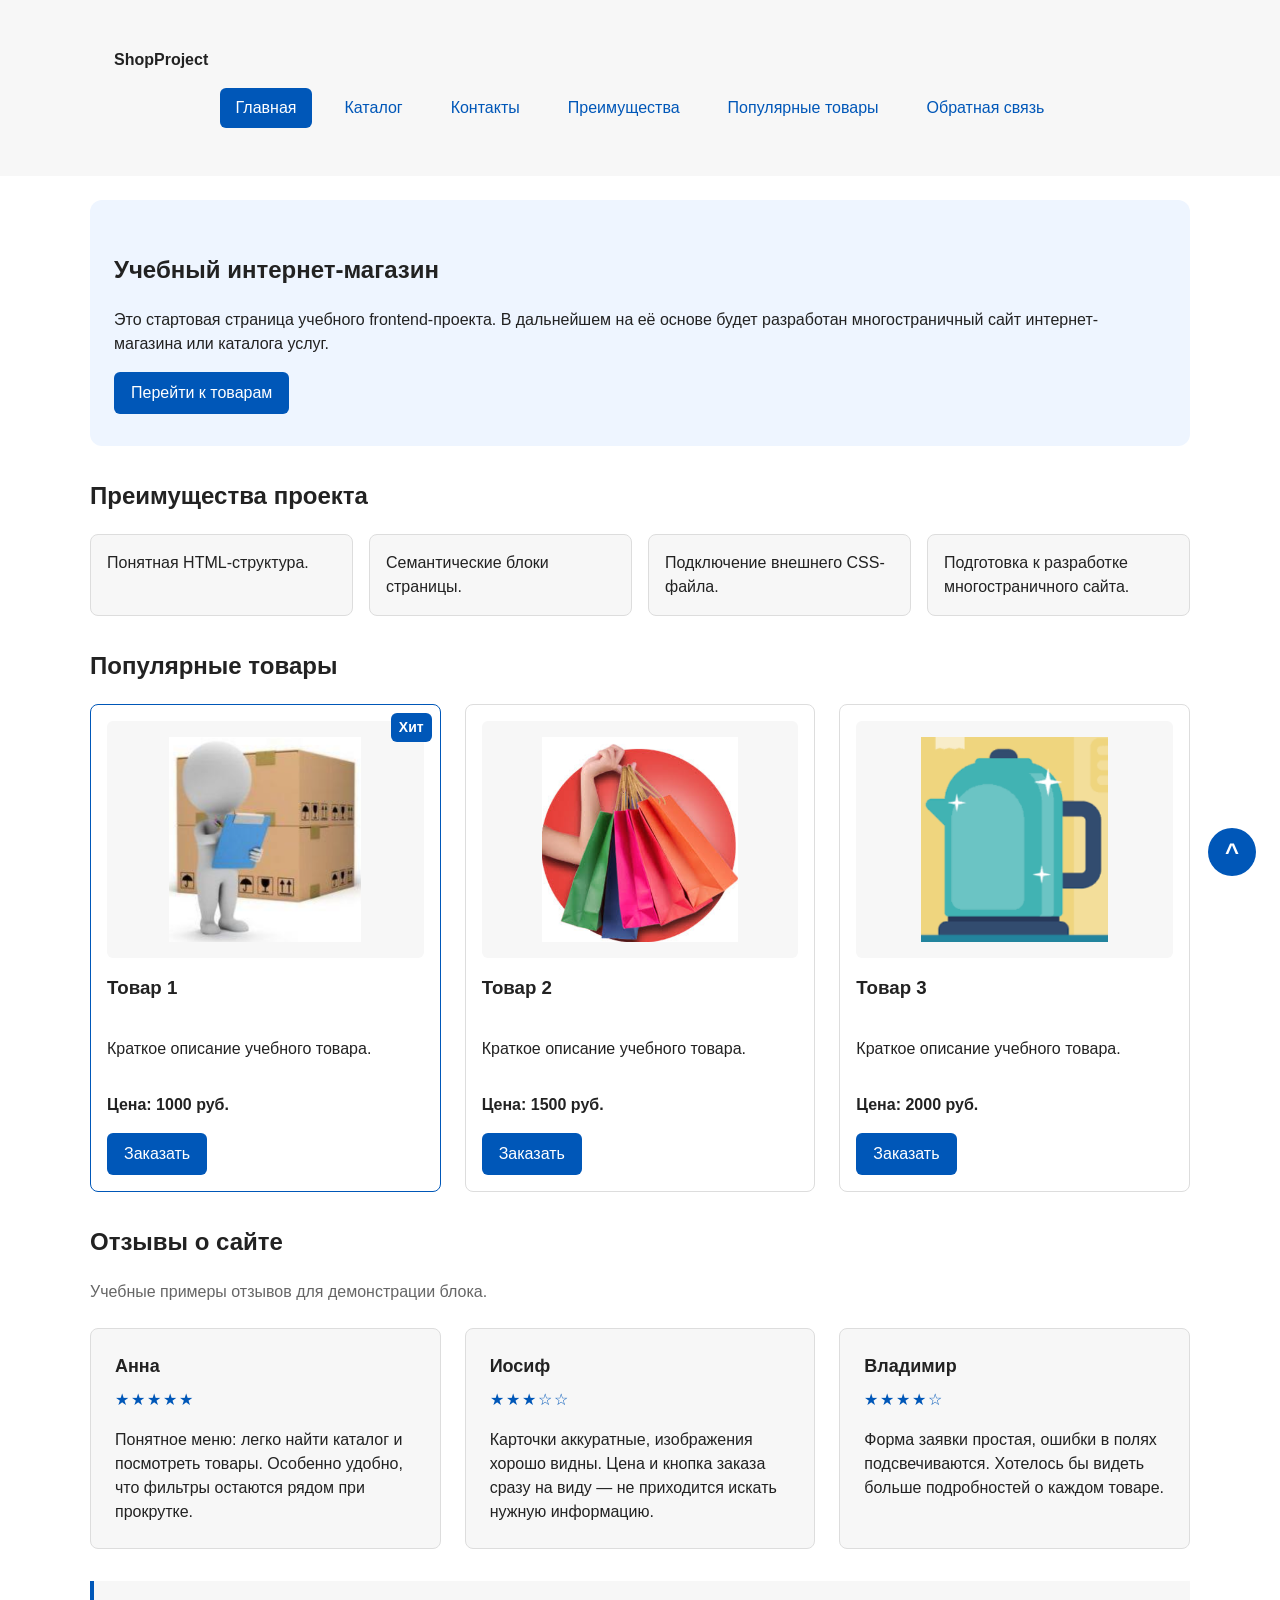
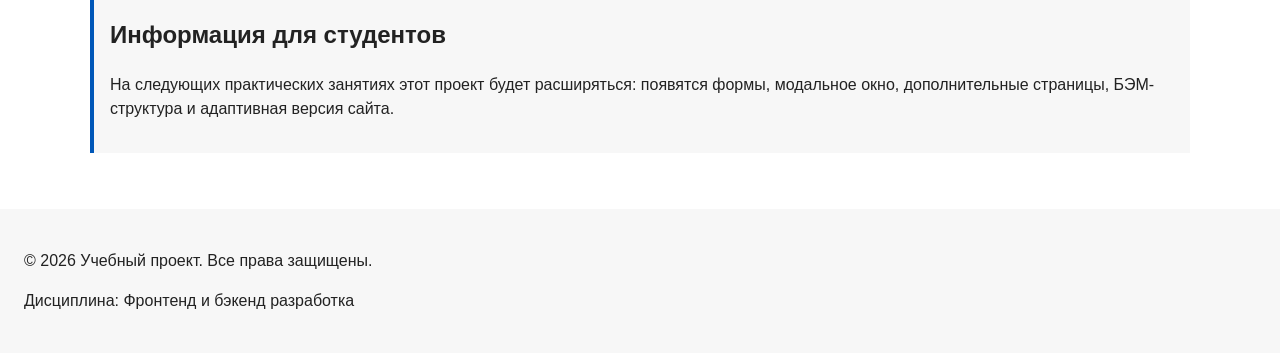
==== commit 18be9460: "feat: add product images, reviews and sticky navigation" ====
--- a/index.html
+++ b/index.html
@@ -41,7 +41,7 @@
             </a>
           </li>
           <li class="site-nav__item">
-            <a class="site-nav__link" href="#order-dialog">Обратная связь</a>
+            <a class="site-nav__link" href="index.html#contacts">Обратная связь</a>
           </li>
         </ul>
       </nav>
@@ -73,6 +73,8 @@
 
       <div class="products-grid">
         <article class="product-card product-card--featured">
+          <img class="product-card__image" src="images/product_1.png"
+            alt="Товар 1" width="640" height="480" loading="lazy" decoding="async">
           <h3 class="product-card__title">Товар 1</h3>
           <span class="product-card__badge">Хит</span>
 
@@ -85,6 +87,10 @@
         </article>
 
         <article class="product-card">
+
+          <img class="product-card__image" src="images/product_2.png"
+
+            alt="Товар 2" width="640" height="480" loading="lazy" decoding="async">
           <h3 class="product-card__title">Товар 2</h3>
           <p class="product-card__description">Краткое описание учебного товара.</p>
           <p class="product-card__price">Цена: 1500 руб.</p>
@@ -95,6 +101,10 @@
         </article>
 
         <article class="product-card">
+
+          <img class="product-card__image" src="images/product_3.png"
+
+            alt="Товар 3" width="640" height="480" loading="lazy" decoding="async">
           <h3 class="product-card__title">Товар 3</h3>
           <p class="product-card__description">Краткое описание учебного товара.</p>
           <p class="product-card__price">Цена: 2000 руб.</p>
@@ -109,6 +119,51 @@
     <p class="success-message" id="success-message" role="status" hidden>
       Форма успешно отправлена!
     </p>
+
+    <section class="section reviews" id="reviews" aria-labelledby="reviews-title">
+      <h2 class="section__title" id="reviews-title">Отзывы о сайте</h2>
+      <p class="reviews__note">Учебные примеры отзывов для демонстрации блока.</p>
+
+      <ul class="reviews__list">
+        <li class="reviews__item">
+          <figure class="review-card">
+            <figcaption class="review-card__author">Анна</figcaption>
+            <p class="review-card__rating" aria-label="Оценка: 5 из 5">
+              <span aria-hidden="true">★★★★★</span>
+            </p>
+            <blockquote class="review-card__text">
+              Понятное меню: легко найти каталог и посмотреть товары.
+              Особенно удобно, что фильтры остаются рядом при прокрутке.
+            </blockquote>
+          </figure>
+        </li>
+        <li class="reviews__item">
+          <figure class="review-card">
+            <figcaption class="review-card__author">Иосиф</figcaption>
+            <p class="review-card__rating" aria-label="Оценка: 5 из 5">
+              <span aria-hidden="true">★★★☆☆</span>
+            </p>
+            <blockquote class="review-card__text">
+              Карточки аккуратные, изображения хорошо видны. Цена и кнопка
+              заказа сразу на виду — не приходится искать нужную информацию.
+            </blockquote>
+          </figure>
+        </li>
+        <li class="reviews__item">
+          <figure class="review-card">
+            <figcaption class="review-card__author">Владимир</figcaption>
+            <p class="review-card__rating" aria-label="Оценка: 4 из 5">
+              <span aria-hidden="true">★★★★☆</span>
+            </p>
+            <blockquote class="review-card__text">
+              Форма заявки простая, ошибки в полях подсвечиваются.
+              Хотелось бы видеть больше подробностей о каждом товаре.
+            </blockquote>
+          </figure>
+        </li>
+      </ul>
+    </section>
+
     <aside class="aside-info">
       <h2 class="aside-info__title">Информация для студентов</h2>
       <p>
--- a/css/style.css
+++ b/css/style.css
@@ -64,6 +64,9 @@
 
 
 .site-header {
+  position: sticky;
+  top: 0;
+  z-index: 200;
   background-color: var(--color-surface);
 }
 
@@ -117,6 +120,7 @@
 
 html {
   scroll-behavior: smooth;
+  scroll-padding-top: calc(var(--header-height, 200px) + var(--space-md));
 }
 
 :target {
@@ -262,6 +266,18 @@
   margin-top: 0;
 }
 
+.product-card__image {
+  display: block;
+  width: 100%;
+  height: auto;
+  aspect-ratio: 4 / 3;
+  object-fit: contain;
+  padding: var(--space-md);
+  margin-bottom: var(--space-md);
+  background-color: var(--color-surface);
+  border-radius: var(--radius-sm);
+}
+
 .product-card--featured {
   border-color: var(--color-primary);
 }
@@ -284,7 +300,11 @@
 }
 
 .catalog-filters {
+  position: sticky;
+  top: calc(var(--header-height, 200px) + var(--space-md));
   align-self: start;
+  max-height: calc(100dvh - var(--header-height, 200px) - 2 * var(--space-md));
+  overflow-y: auto;
   padding: var(--space-md);
   background-color: var(--color-surface);
   border: 1px solid var(--color-border);
@@ -329,6 +349,45 @@
 .catalog-filters__checkbox:focus-visible {
   outline: 2px solid var(--color-primary);
   outline-offset: 3px;
+}
+
+.reviews__note {
+  margin: 0 0 var(--space-lg);
+  color: var(--color-muted);
+}
+
+.reviews__list {
+  display: grid;
+  grid-template-columns: repeat(auto-fit, minmax(min(100%, 260px), 1fr));
+  gap: var(--space-lg);
+  padding: 0;
+  margin: 0;
+  list-style: none;
+}
+
+.review-card {
+  height: 100%;
+  margin: 0;
+  padding: var(--space-lg);
+  background-color: var(--color-surface);
+  border: 1px solid var(--color-border);
+  border-radius: var(--radius-md);
+}
+
+.review-card__author {
+  font-size: 18px;
+  font-weight: 700;
+}
+
+.review-card__rating {
+  margin: var(--space-sm) 0 var(--space-md);
+  color: var(--color-primary);
+  letter-spacing: 2px;
+}
+
+.review-card__text {
+  margin: 0;
+  overflow-wrap: anywhere;
 }
 
 .advantages-list {
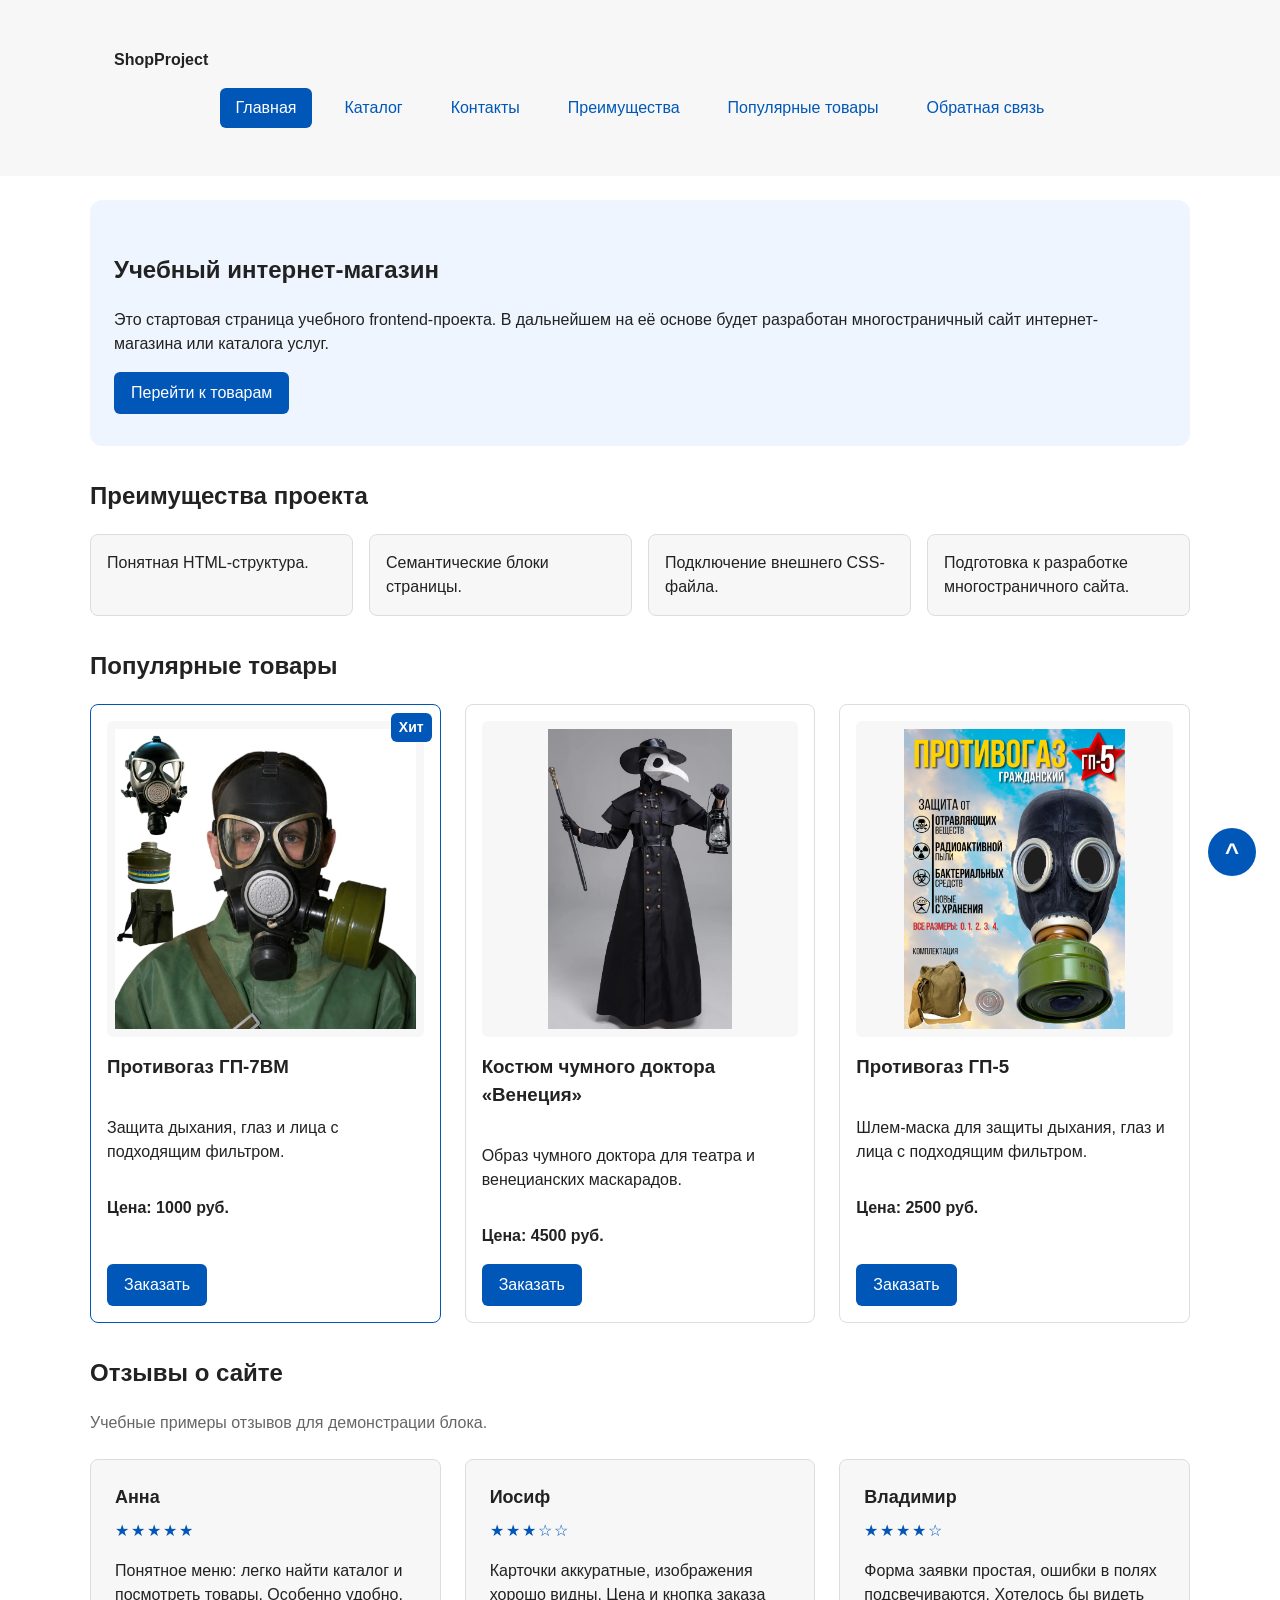
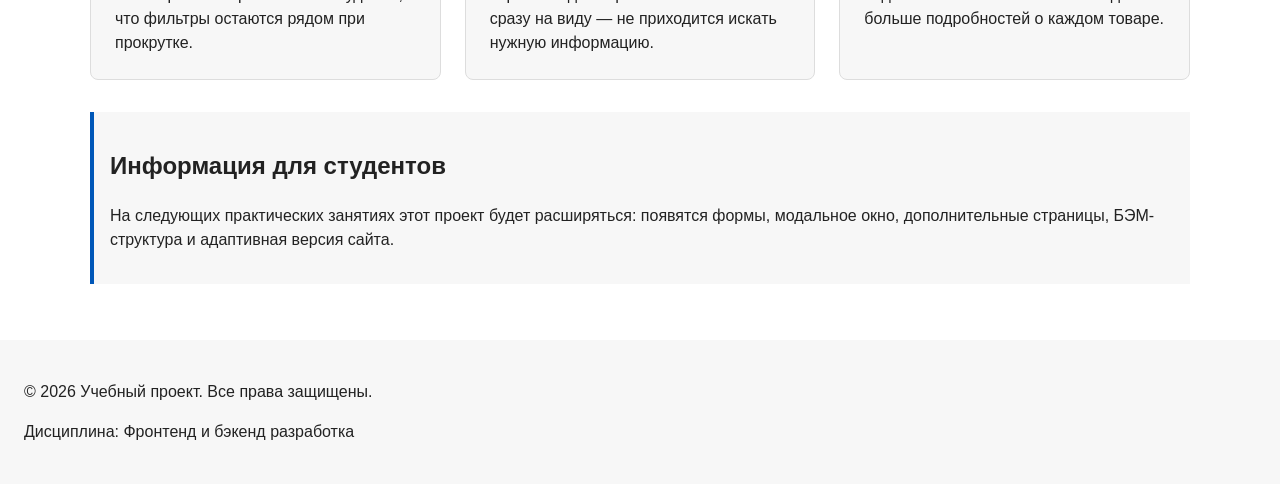
==== commit 155232ac: "Updating products and placing orders from the catalog" ====
--- a/index.html
+++ b/index.html
@@ -74,42 +74,36 @@
       <div class="products-grid">
         <article class="product-card product-card--featured">
           <img class="product-card__image" src="images/product_1.png"
-            alt="Товар 1" width="640" height="480" loading="lazy" decoding="async">
-          <h3 class="product-card__title">Товар 1</h3>
+            alt="Противогаз ГП-7ВМ" width="640" height="640" loading="lazy" decoding="async">
+          <h3 class="product-card__title">Противогаз ГП-7ВМ</h3>
           <span class="product-card__badge">Хит</span>
 
-          <p class="product-card__description">Краткое описание учебного товара.</p>
+          <p class="product-card__description">Защита дыхания, глаз и лица с подходящим фильтром.</p>
           <p class="product-card__price">Цена: 1000 руб.</p>
 
-          <button class="button button--primary product-card__button" type="button" data-product="Товар 1">
+          <button class="button button--primary product-card__button" type="button" data-product="Противогаз ГП-7ВМ">
             Заказать
           </button>
         </article>
 
         <article class="product-card">
-
           <img class="product-card__image" src="images/product_2.png"
-
-            alt="Товар 2" width="640" height="480" loading="lazy" decoding="async">
-          <h3 class="product-card__title">Товар 2</h3>
-          <p class="product-card__description">Краткое описание учебного товара.</p>
-          <p class="product-card__price">Цена: 1500 руб.</p>
-
-          <button class="button button--primary product-card__button" type="button" data-product="Товар 2">
+            alt="Костюм чумного доктора «Венеция»" width="640" height="640" loading="lazy" decoding="async">
+          <h3 class="product-card__title">Костюм чумного доктора «Венеция»</h3>
+          <p class="product-card__description">Образ чумного доктора для театра и венецианских маскарадов.</p>
+          <p class="product-card__price">Цена: 4500 руб.</p>
+          <button class="button button--primary product-card__button" type="button" data-product="Костюм чумного доктора «Венеция»">
             Заказать
           </button>
         </article>
 
         <article class="product-card">
-
           <img class="product-card__image" src="images/product_3.png"
-
-            alt="Товар 3" width="640" height="480" loading="lazy" decoding="async">
-          <h3 class="product-card__title">Товар 3</h3>
-          <p class="product-card__description">Краткое описание учебного товара.</p>
-          <p class="product-card__price">Цена: 2000 руб.</p>
-
-          <button class="button button--primary product-card__button" type="button" data-product="Товар 3">
+            alt="Противогаз ГП-5" width="640" height="640" loading="lazy" decoding="async">
+          <h3 class="product-card__title">Противогаз ГП-5</h3>
+          <p class="product-card__description">Шлем-маска для защиты дыхания, глаз и лица с подходящим фильтром.</p>
+          <p class="product-card__price">Цена: 2500 руб.</p>
+          <button class="button button--primary product-card__button" type="button" data-product="Противогаз ГП-5">
             Заказать
           </button>
         </article>
--- a/css/style.css
+++ b/css/style.css
@@ -270,9 +270,10 @@
   display: block;
   width: 100%;
   height: auto;
-  aspect-ratio: 4 / 3;
+  aspect-ratio: 1 / 1;
   object-fit: contain;
-  padding: var(--space-md);
+  object-position: center;
+  padding: var(--space-sm);
   margin-bottom: var(--space-md);
   background-color: var(--color-surface);
   border-radius: var(--radius-sm);
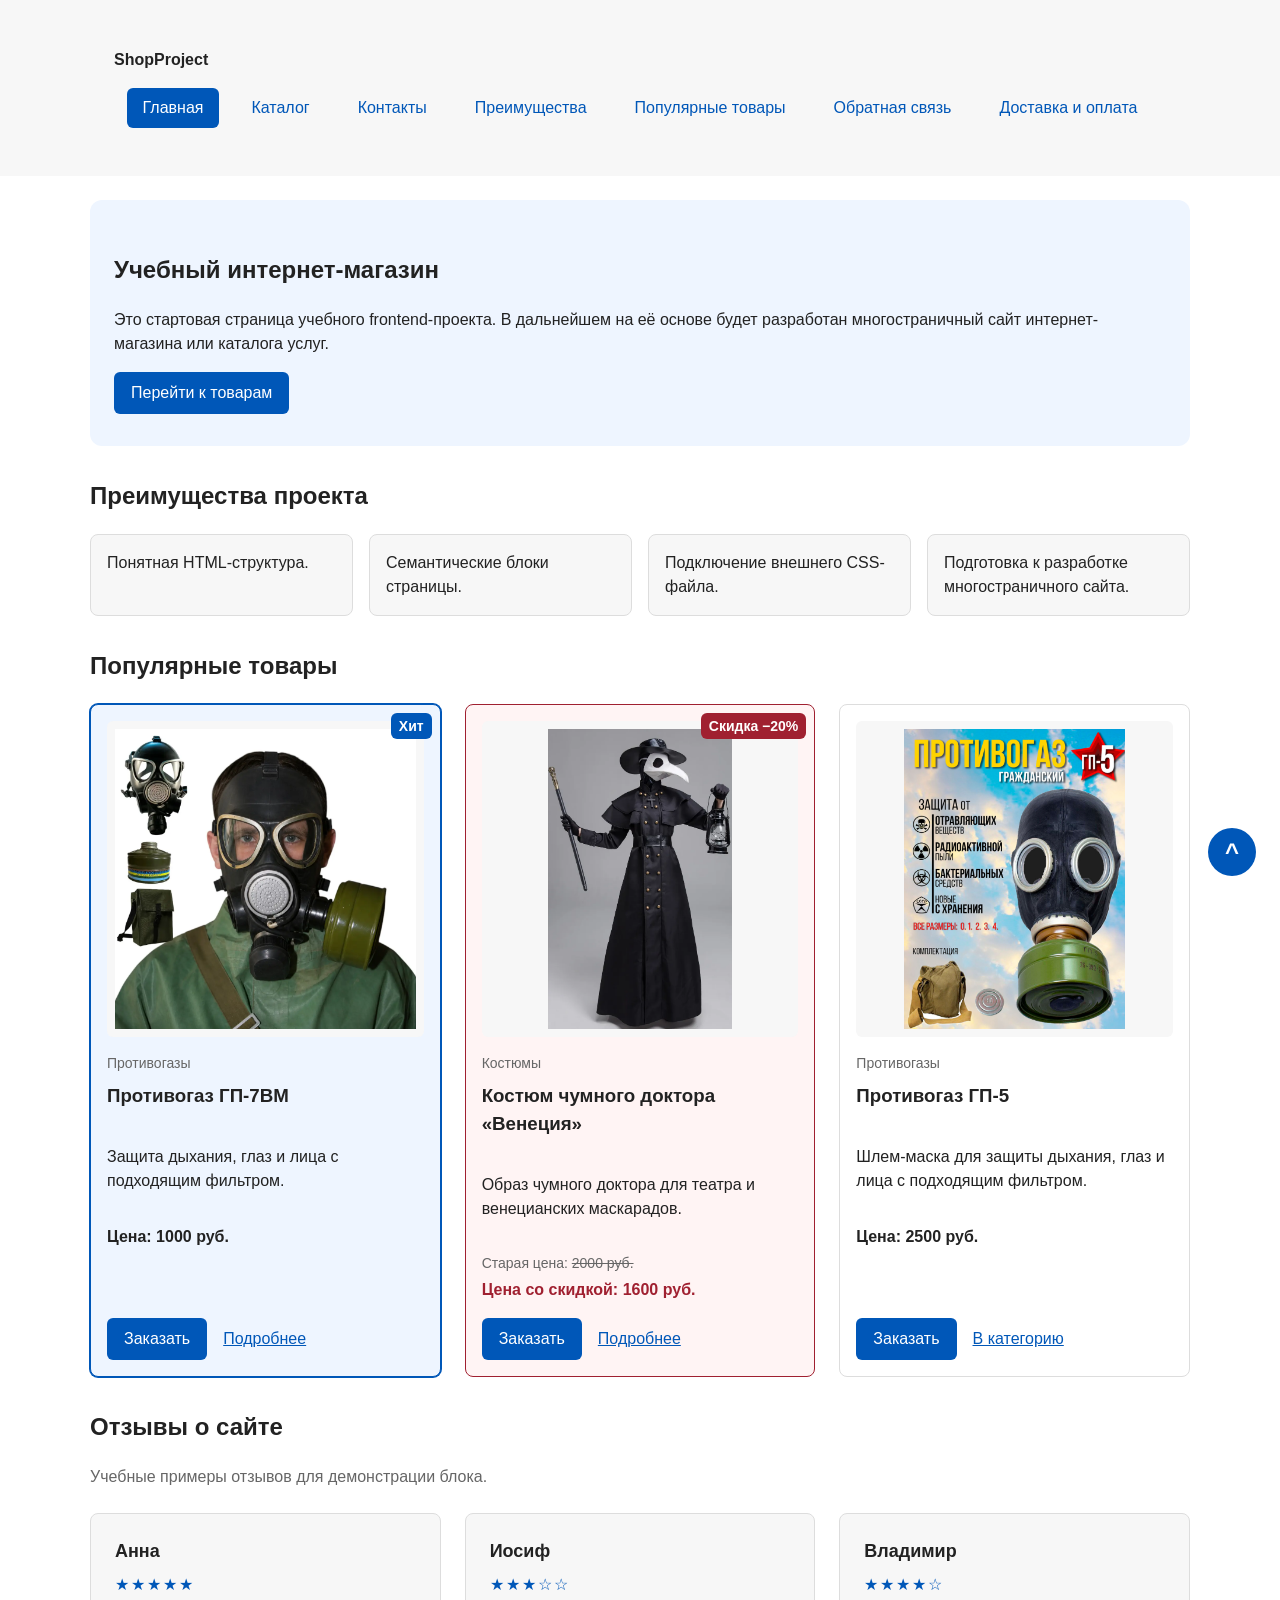
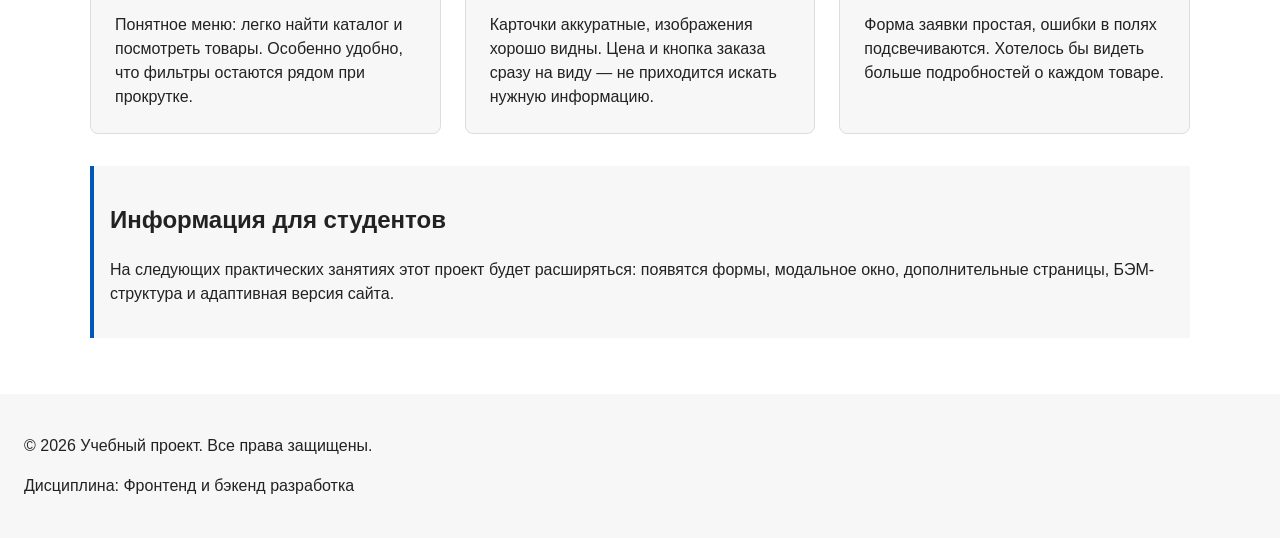
==== commit 15c866b2: "Expand catalog with categories, product pages, and BEM card variants" ====
--- a/index.html
+++ b/index.html
@@ -43,6 +43,7 @@
           <li class="site-nav__item">
             <a class="site-nav__link" href="index.html#contacts">Обратная связь</a>
           </li>
+          <li class="site-nav__item"><a class="site-nav__link" href="delivery.html">Доставка и оплата</a></li>
         </ul>
       </nav>
     </div>
@@ -72,40 +73,56 @@
       <h2 class="section__title">Популярные товары</h2>
 
       <div class="products-grid">
-        <article class="product-card product-card--featured">
-          <img class="product-card__image" src="images/product_1.png"
-            alt="Противогаз ГП-7ВМ" width="640" height="640" loading="lazy" decoding="async">
-          <h3 class="product-card__title">Противогаз ГП-7ВМ</h3>
+        <article class="product-card product-card--featured" data-category="gas-masks" data-price="1000">
+          <img class="product-card__image" src="images/product_1.png" alt="Противогаз ГП-7ВМ" width="640" height="640" loading="lazy" decoding="async">
           <span class="product-card__badge">Хит</span>
-
-          <p class="product-card__description">Защита дыхания, глаз и лица с подходящим фильтром.</p>
-          <p class="product-card__price">Цена: 1000 руб.</p>
-
-          <button class="button button--primary product-card__button" type="button" data-product="Противогаз ГП-7ВМ">
-            Заказать
-          </button>
+          <div class="product-card__content">
+            <p class="product-card__category">Противогазы</p>
+            <h3 class="product-card__title">Противогаз ГП-7ВМ</h3>
+            <p class="product-card__description">Защита дыхания, глаз и лица с подходящим фильтром.</p>
+
+            <p class="product-card__price">Цена: 1000 руб.</p>
+            <div class="product-card__actions">
+              <button class="button button--primary product-card__button" type="button" data-product="Противогаз ГП-7ВМ">Заказать</button>
+              <a class="product-card__details" href="product-gp7vm.html">Подробнее</a>
+            </div>
+          </div>
         </article>
 
-        <article class="product-card">
-          <img class="product-card__image" src="images/product_2.png"
-            alt="Костюм чумного доктора «Венеция»" width="640" height="640" loading="lazy" decoding="async">
-          <h3 class="product-card__title">Костюм чумного доктора «Венеция»</h3>
-          <p class="product-card__description">Образ чумного доктора для театра и венецианских маскарадов.</p>
-          <p class="product-card__price">Цена: 4500 руб.</p>
-          <button class="button button--primary product-card__button" type="button" data-product="Костюм чумного доктора «Венеция»">
-            Заказать
-          </button>
+<article class="product-card product-card--sale" data-category="costumes" data-price="1600">
+          <img class="product-card__image" src="images/product_2.png" alt="Костюм чумного доктора «Венеция»" width="640" height="640" loading="lazy" decoding="async">
+
+          <span class="product-card__badge product-card__badge--sale">Скидка −20%</span>
+          <div class="product-card__content">
+            <p class="product-card__category">Костюмы</p>
+            <h3 class="product-card__title">Костюм чумного доктора «Венеция»</h3>
+            <p class="product-card__description">Образ чумного доктора для театра и венецианских маскарадов.</p>
+
+            <p class="product-card__price">
+              <span class="product-card__old-price">Старая цена: <del>2000 руб.</del></span>
+              <span class="product-card__current-price">Цена со скидкой: 1600 руб.</span>
+            </p>
+            <div class="product-card__actions">
+              <button class="button button--primary product-card__button" type="button" data-product="Костюм чумного доктора «Венеция»">Заказать</button>
+              <a class="product-card__details" href="product-costume.html">Подробнее</a>
+            </div>
+          </div>
         </article>
 
-        <article class="product-card">
-          <img class="product-card__image" src="images/product_3.png"
-            alt="Противогаз ГП-5" width="640" height="640" loading="lazy" decoding="async">
-          <h3 class="product-card__title">Противогаз ГП-5</h3>
-          <p class="product-card__description">Шлем-маска для защиты дыхания, глаз и лица с подходящим фильтром.</p>
-          <p class="product-card__price">Цена: 2500 руб.</p>
-          <button class="button button--primary product-card__button" type="button" data-product="Противогаз ГП-5">
-            Заказать
-          </button>
+<article class="product-card" data-category="gas-masks" data-price="2500">
+          <img class="product-card__image" src="images/product_3.png" alt="Противогаз ГП-5" width="640" height="640" loading="lazy" decoding="async">
+
+          <div class="product-card__content">
+            <p class="product-card__category">Противогазы</p>
+            <h3 class="product-card__title">Противогаз ГП-5</h3>
+            <p class="product-card__description">Шлем-маска для защиты дыхания, глаз и лица с подходящим фильтром.</p>
+
+            <p class="product-card__price">Цена: 2500 руб.</p>
+            <div class="product-card__actions">
+              <button class="button button--primary product-card__button" type="button" data-product="Противогаз ГП-5">Заказать</button>
+              <a class="product-card__details" href="gas-masks.html">В категорию</a>
+            </div>
+          </div>
         </article>
       </div>
 
--- a/css/style.css
+++ b/css/style.css
@@ -42,6 +42,10 @@
   box-sizing: border-box;
 }
 
+[hidden] {
+  display: none !important;
+}
+
 body {
   margin: 0;
   font-family: Arial, sans-serif;
@@ -256,6 +260,9 @@
 
   font-size: 14px;
   font-weight: bold;
+  max-width: calc(100% - 2 * var(--space-sm));
+  line-height: 1.3;
+  text-align: center;
 }
 
 .product-card:hover {
@@ -281,6 +288,123 @@
 
 .product-card--featured {
   border-color: var(--color-primary);
+  box-shadow: 0 0 0 1px var(--color-primary);
+  background-color: var(--color-surface-accent);
+}
+
+.product-card__content {
+  display: flex;
+  flex: 1;
+  flex-direction: column;
+  min-width: 0;
+}
+
+.product-card__category {
+  margin: 0 0 var(--space-sm);
+  color: var(--color-muted);
+  font-size: 14px;
+}
+
+.product-card__actions {
+  display: flex;
+  flex-wrap: wrap;
+  align-items: center;
+  gap: var(--space-md);
+  margin-top: auto;
+}
+
+.product-card--compact {
+  padding: var(--space-sm);
+  background-color: var(--color-surface);
+}
+
+.product-card--compact .product-card__image {
+  height: 160px;
+  aspect-ratio: auto;
+}
+
+.product-card--compact .product-card__title {
+  font-size: 18px;
+}
+
+.product-card--sale {
+  border-color: #a02030;
+  background-color: #fff4f4;
+}
+
+.product-card__badge--sale {
+  background-color: #a02030;
+}
+
+.product-card--sale .product-card__current-price {
+  color: #a02030;
+}
+
+.product-card--markdown-medium {
+  border: 2px dashed #7c4b00;
+  background-color: #fff8eb;
+}
+
+.product-card__badge--markdown-medium {
+  background-color: #7c4b00;
+}
+
+.product-card--markdown-medium .product-card__current-price {
+  color: #7c4b00;
+}
+
+.product-card--new {
+  border-color: #146c43;
+  border-top-width: 4px;
+  background-color: #effaf4;
+}
+
+.product-card__badge--new {
+  background-color: #146c43;
+}
+
+.product-card__old-price {
+  display: block;
+  margin-bottom: var(--space-xs);
+  color: var(--color-muted);
+  font-size: 14px;
+  font-weight: 400;
+}
+
+.product-card__current-price {
+  display: block;
+}
+
+.product-card__condition {
+  margin: 0;
+  color: #7c4b00;
+  font-size: 14px;
+}
+
+.product-card--horizontal {
+  display: grid;
+  grid-template-columns: minmax(0, 1fr) minmax(0, 1fr);
+  align-items: start;
+  gap: var(--space-xl);
+  padding: var(--space-lg);
+}
+
+.product-card--horizontal .product-card__image {
+  margin-bottom: 0;
+}
+
+.product-card__specs {
+  display: grid;
+  grid-template-columns: minmax(0, 1fr) minmax(0, 2fr);
+  gap: var(--space-sm) var(--space-md);
+}
+
+.product-card__specs dt {
+  font-weight: 700;
+}
+
+.product-card__specs dd {
+  margin: 0;
 }
 
 .product-card__price {
@@ -316,6 +440,44 @@
   min-width: 0;
 }
 
+.category-nav {
+  display: flex;
+  flex-wrap: wrap;
+  gap: var(--space-sm);
+  margin: var(--space-lg) 0;
+}
+
+.category-nav__link {
+  padding: var(--space-sm) var(--space-md);
+  border: 1px solid var(--color-border);
+  border-radius: var(--radius-sm);
+  text-decoration: none;
+}
+
+.category-nav__link:hover,
+.category-nav__link--active {
+  color: var(--color-white);
+  background-color: var(--color-primary);
+  border-color: var(--color-primary);
+}
+
+.info-grid {
+  display: grid;
+  grid-template-columns: repeat(auto-fit, minmax(min(100%, 260px), 1fr));
+  gap: var(--space-lg);
+}
+
+.info-card {
+  padding: var(--space-lg);
+  background-color: var(--color-surface);
+  border: 1px solid var(--color-border);
+  border-radius: var(--radius-md);
+}
+
+.info-card h2 {
+  margin-top: 0;
+}
+
 .catalog-filters__title,
 .catalog-products__title {
   margin-top: 0;
@@ -529,3 +691,27 @@
   border-left: 4px solid var(--color-success);
   background-color: var(--color-success-bg);
 }
+
+@media (max-width: 700px) {
+  .catalog-layout,
+  .product-card--horizontal {
+    grid-template-columns: minmax(0, 1fr);
+  }
+
+  .catalog-filters {
+    position: static;
+    max-height: none;
+  }
+
+  .site-header__inner {
+    padding: var(--space-sm) 0;
+  }
+
+  .site-nav__list {
+    gap: var(--space-xs);
+  }
+
+  .site-nav__link {
+    padding: var(--space-xs) var(--space-sm);
+  }
+}
